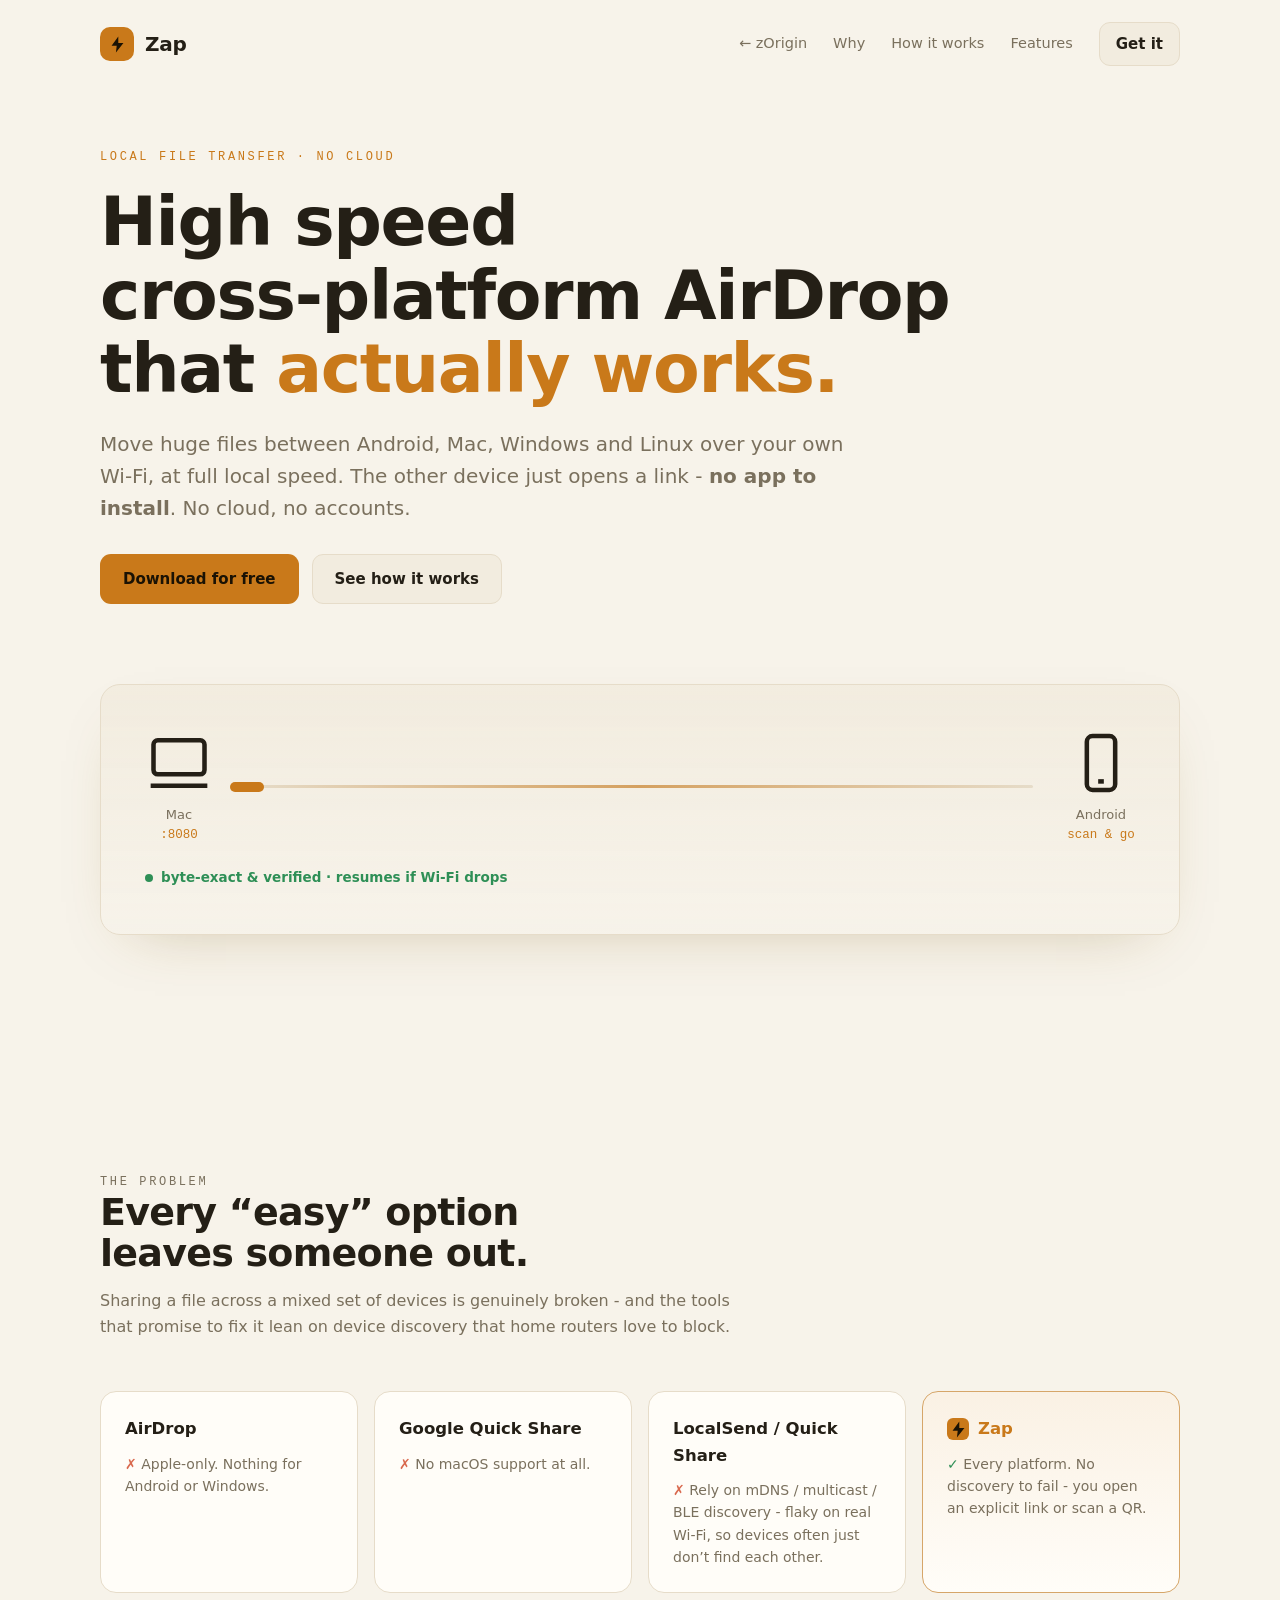
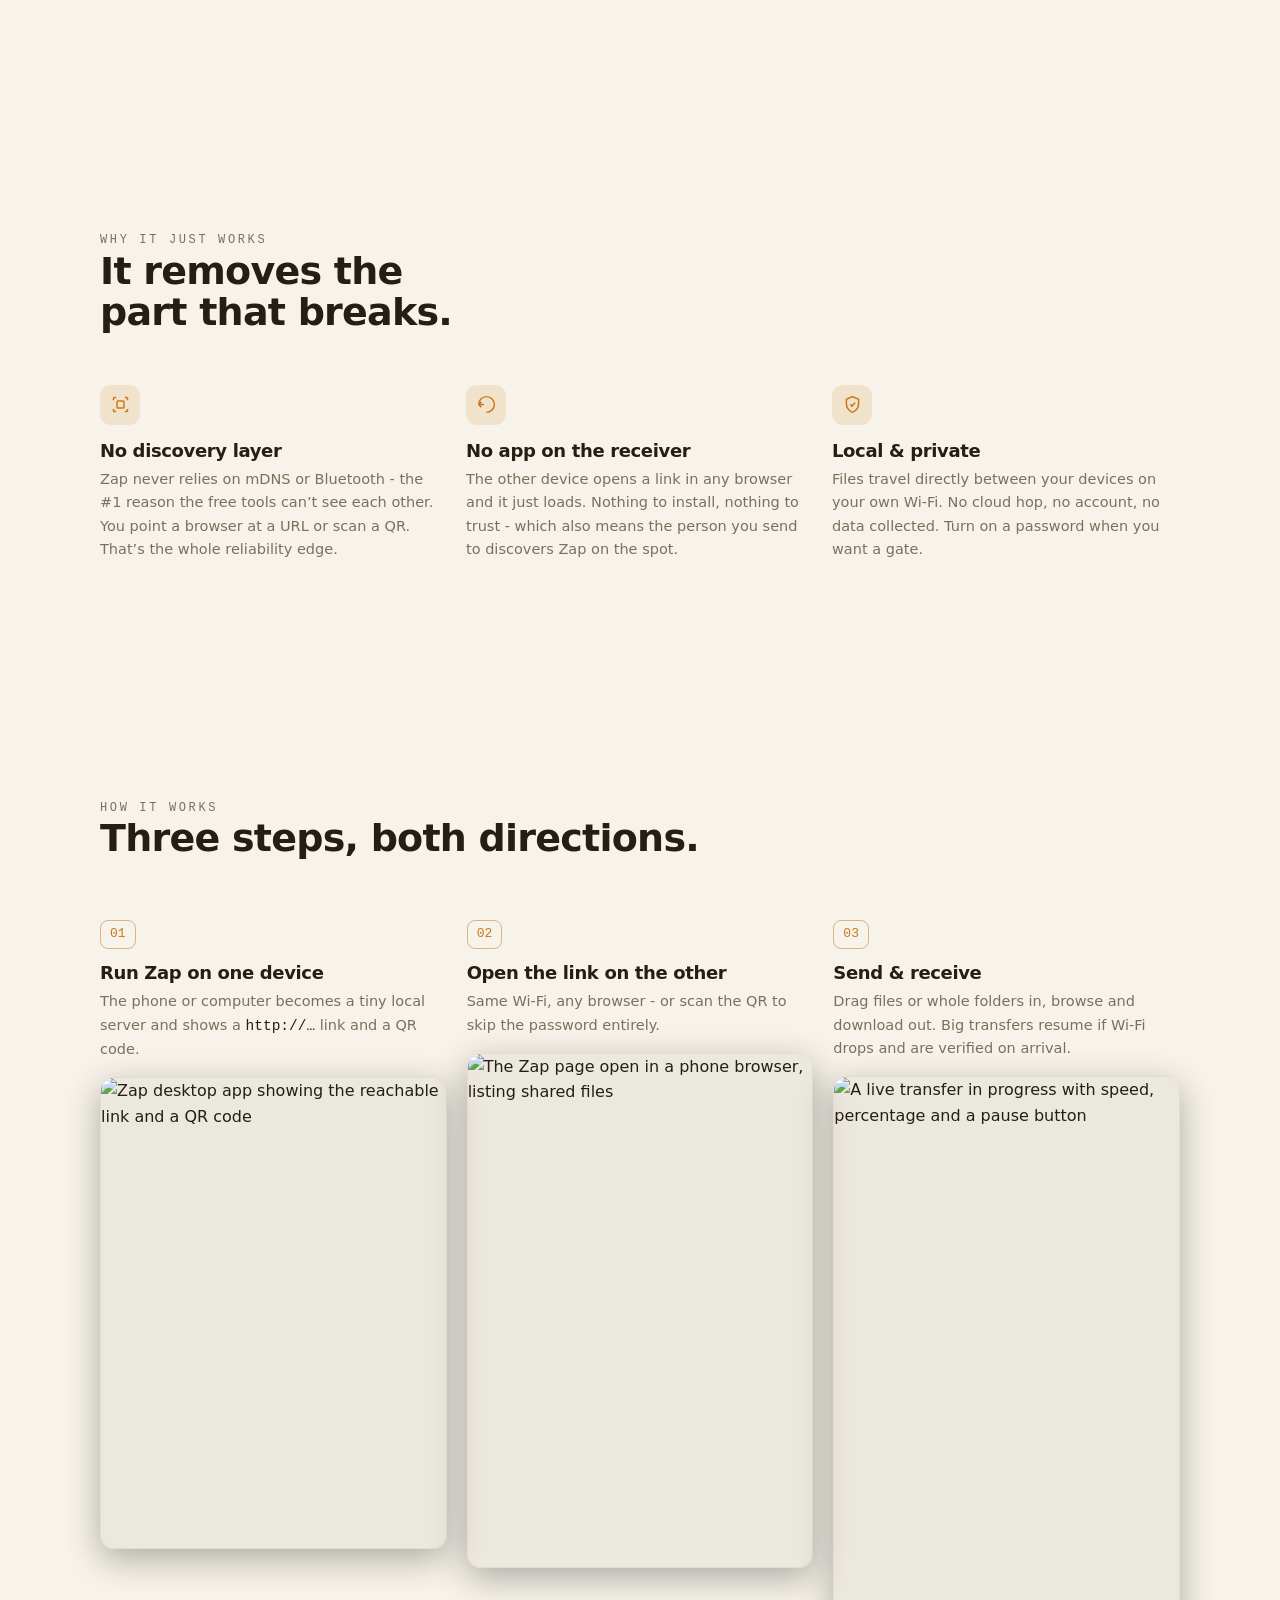
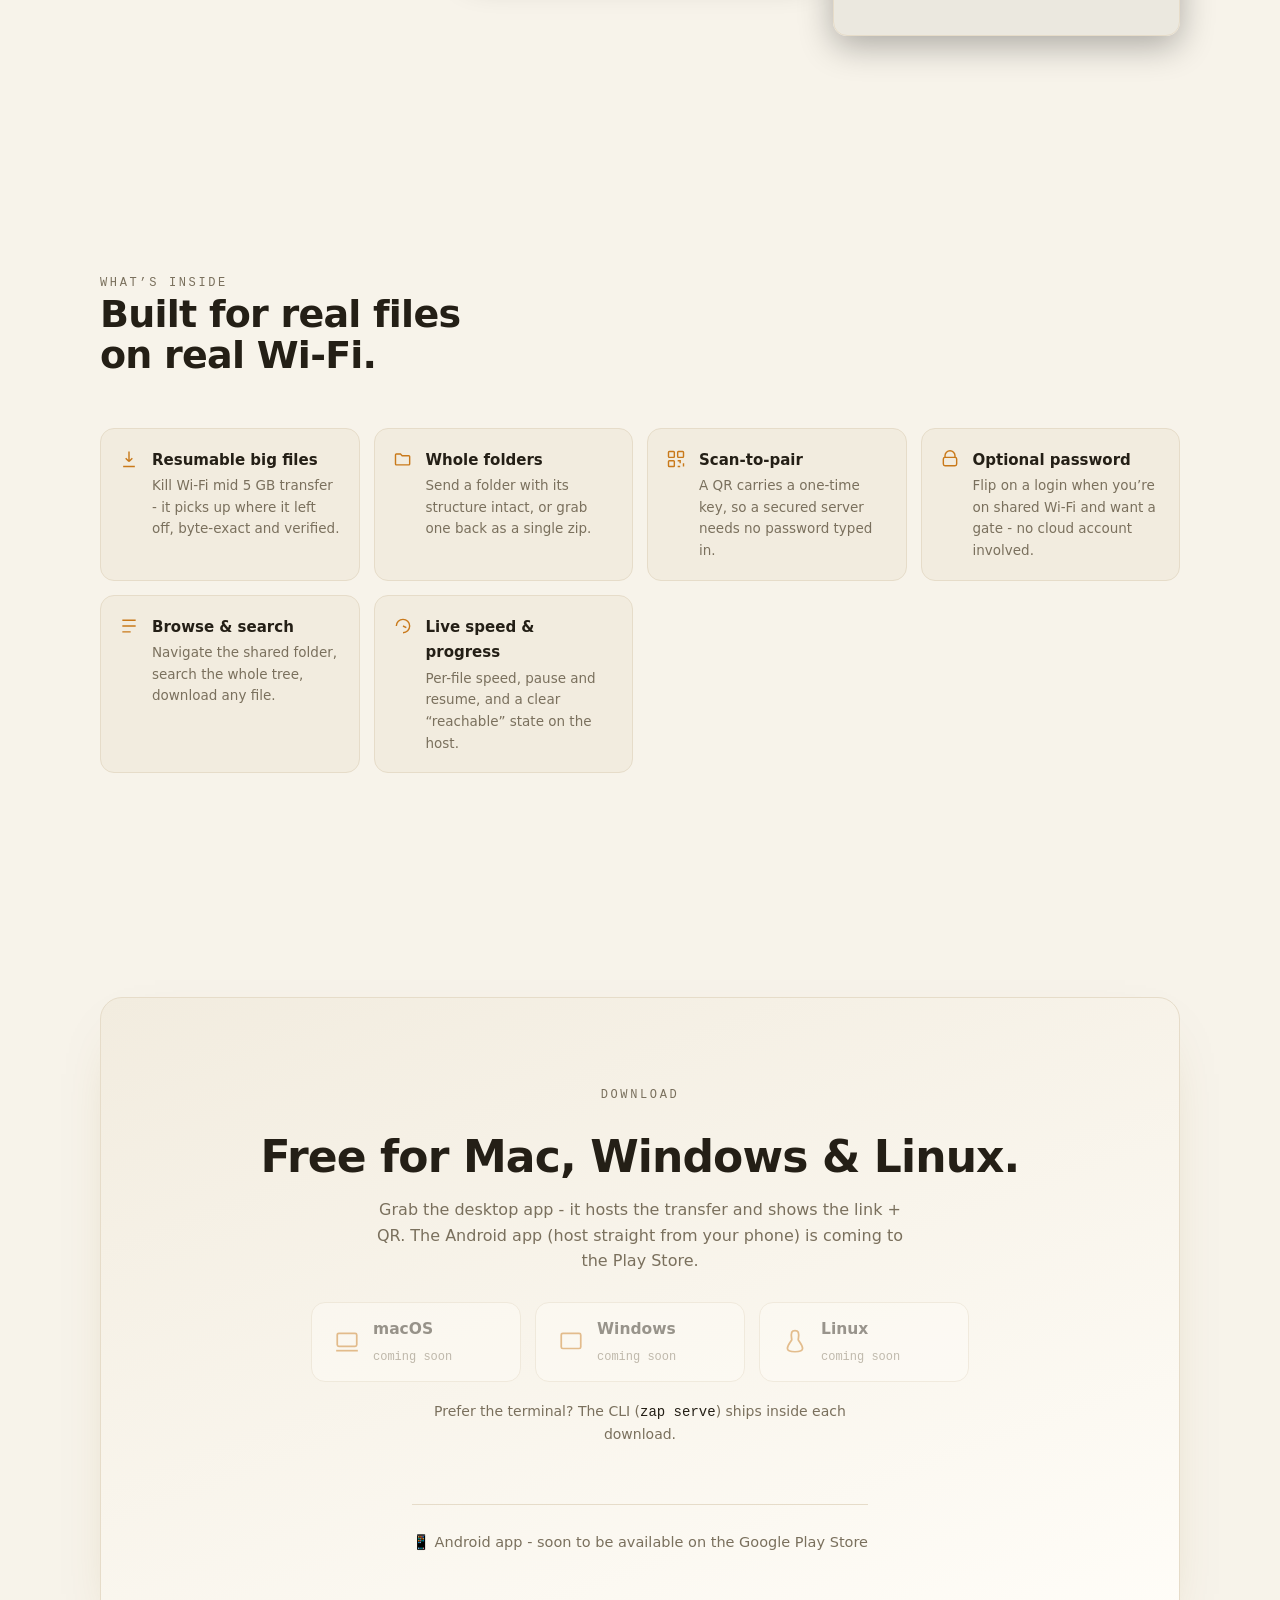
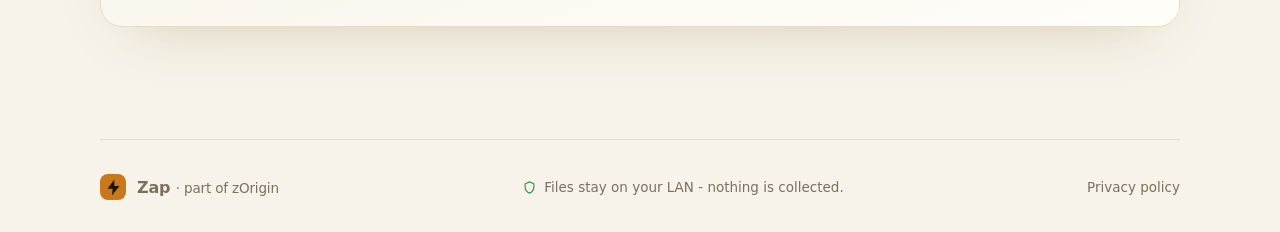
==== site/zap/index.html @ e2a172a2 "style(site): de-cheese pass across the whole site Restraint pass on landing, product pages (Zulu/Zeu" ====
<!doctype html>
<html lang="en">
<head>
<meta charset="utf-8">
<meta name="viewport" content="width=device-width, initial-scale=1">
<title>Zap - the cross-platform AirDrop that actually works</title>
<meta name="description" content="Move huge files between Android, Mac, Windows and Linux over your own Wi-Fi at full local speed. No app on the other device, no cloud, no accounts.">
<link rel="icon" type="image/svg+xml" href="favicon.svg">
<link rel="apple-touch-icon" href="apple-touch-icon.png">
<meta name="theme-color" content="#d9932a">
<style>
  /* ---- Tokens: warm, amber-biased dark; light theme mirrors it ---- */
  :root {
    --ground:  #12100c;
    --ground-2:#1a1610;
    --card:    #201b13;
    --line:    #322a1e;
    --ink:     #f5efe4;
    --muted:   #a89f8d;
    --accent:  #d9932a;
    --accent-2:#d9932a;
    --ok:      #45b374;
    --shadow:  0 22px 60px -30px rgba(0,0,0,.8);
    color-scheme: dark;
  }
  @media (prefers-color-scheme: light) {
    :root {
      --ground:  #f7f3ea;
      --ground-2:#f2ecdf;
      --card:    #fffdf8;
      --line:    #e6dcc9;
      --ink:     #241f16;
      --muted:   #7a705d;
      --accent:  #c9791a;
      --accent-2:#c9791a;
      --ok:      #2e8f56;
      --shadow:  0 22px 60px -34px rgba(120,90,20,.35);
      color-scheme: light;
    }
  }
  :root[data-theme="dark"] {
    --ground:#12100c; --ground-2:#1a1610; --card:#201b13; --line:#322a1e;
    --ink:#f5efe4; --muted:#a89f8d; --accent:#d9932a; --accent-2:#d9932a; --ok:#45b374;
    --shadow:0 22px 60px -30px rgba(0,0,0,.8); color-scheme: dark;
  }
  :root[data-theme="light"] {
    --ground:#f7f3ea; --ground-2:#f2ecdf; --card:#fffdf8; --line:#e6dcc9;
    --ink:#241f16; --muted:#7a705d; --accent:#c9791a; --accent-2:#c9791a; --ok:#2e8f56;
    --shadow:0 22px 60px -34px rgba(120,90,20,.35); color-scheme: light;
  }

  * { box-sizing: border-box; }
  html { -webkit-text-size-adjust: 100%; scroll-behavior: smooth; }
  @media (prefers-reduced-motion: reduce) { html { scroll-behavior: auto; } }
  body {
    margin: 0;
    background: var(--ground);
    color: var(--ink);
    font-family: ui-sans-serif, system-ui, -apple-system, "Segoe UI", Roboto, sans-serif;
    line-height: 1.6;
    -webkit-font-smoothing: antialiased;
  }
  .mono { font-family: ui-monospace, "SF Mono", Menlo, "Cascadia Code", monospace; }
  .wrap { width: min(1080px, 92vw); margin-inline: auto; }
  a { color: inherit; }
  h1, h2, h3 { text-wrap: balance; line-height: 1.08; margin: 0; letter-spacing: -.02em; }
  section { padding: clamp(56px, 9vw, 112px) 0; }
  .eyebrow {
    font-family: ui-monospace, Menlo, monospace; font-size: 12px; letter-spacing: .22em;
    text-transform: uppercase; color: var(--accent); margin: 0 0 18px;
  }
  .lede { color: var(--muted); font-size: clamp(16px, 2vw, 19px); max-width: 60ch; }

  /* ---- Top bar ---- */
  .bar { display: flex; align-items: center; justify-content: space-between; padding: 22px 0; }
  .brand { display: flex; align-items: center; gap: 11px; font-weight: 750; font-size: 20px; letter-spacing: -.01em; }
  .bolt {
    width: 34px; height: 34px; border-radius: 10px; display: grid; place-items: center;
    background: var(--accent);
  }
  .bolt svg { width: 19px; height: 19px; }
  .nav { display: flex; gap: 26px; align-items: center; font-size: 14.5px; color: var(--muted); }
  .nav a { text-decoration: none; }
  .nav a:hover { color: var(--ink); }
  @media (max-width: 620px) { .nav .hide-sm { display: none; } }

  .btn {
    display: inline-flex; align-items: center; gap: 8px; cursor: pointer;
    font: inherit; font-weight: 650; font-size: 15px; text-decoration: none;
    padding: 12px 22px; border-radius: 11px; border: 1px solid transparent;
  }
  .btn-primary {
    color: #1a1204; background: var(--accent);
  }
  .btn-primary:hover { filter: brightness(1.05); }
  .btn-ghost { color: var(--ink); border-color: var(--line); background: var(--ground-2); }
  .btn-ghost:hover { border-color: color-mix(in srgb, var(--accent) 55%, var(--line)); }

  /* ---- Hero ---- */
  .hero { padding-top: clamp(30px, 5vw, 60px); }
  .hero h1 { font-size: clamp(38px, 6.4vw, 68px); font-weight: 780; }
  .hero h1 .glow { color: var(--accent); }
  .hero .lede { margin: 22px 0 30px; font-size: clamp(16px, 2.1vw, 20px); }
  .cta-row { display: flex; flex-wrap: wrap; gap: 13px; align-items: center; }
  .cta-note { color: var(--muted); font-size: 13px; }

  /* ---- The transfer "wire": two devices + a travelling packet ---- */
  .wire {
    margin-top: clamp(44px, 7vw, 80px);
    background: linear-gradient(180deg, var(--ground-2), transparent);
    border: 1px solid var(--line); border-radius: 20px; padding: clamp(26px, 4vw, 44px);
    box-shadow: var(--shadow);
  }
  .wire-track { display: grid; grid-template-columns: auto 1fr auto; align-items: center; gap: clamp(14px,3vw,34px); }
  .node { text-align: center; color: var(--muted); font-size: 13px; }
  .node svg { width: clamp(46px, 8vw, 68px); height: clamp(46px, 8vw, 68px); display: block; margin: 0 auto 8px; color: var(--ink); }
  .node .mono { color: var(--accent); font-size: 12.5px; }
  .beam { position: relative; height: 3px; border-radius: 3px; background: var(--line); overflow: visible; }
  .beam::before {
    content: ""; position: absolute; inset: 0; border-radius: 3px;
    background: linear-gradient(90deg, transparent, color-mix(in srgb, var(--accent) 60%, transparent), transparent);
  }
  .pkt {
    position: absolute; top: 50%; left: 0; width: 34px; height: 10px; transform: translate(-50%,-50%);
    border-radius: 6px; background: var(--accent);
    animation: fly 2.6s cubic-bezier(.55,0,.45,1) infinite;
  }
  @keyframes fly {
    0% { left: 2%; opacity: 0; }
    12% { opacity: 1; }
    88% { opacity: 1; }
    100% { left: 98%; opacity: 0; }
  }
  .verified { margin-top: 22px; display: inline-flex; align-items: center; gap: 8px; color: var(--ok); font-size: 13.5px; font-weight: 600; }
  .verified .dot { width: 8px; height: 8px; border-radius: 50%; background: var(--ok); }
  @media (prefers-reduced-motion: reduce) { .pkt { animation: none; left: 50%; } }

  /* ---- Generic section head ---- */
  .head { max-width: 62ch; margin-bottom: clamp(30px, 5vw, 52px); }
  .head h2 { font-size: clamp(26px, 3.6vw, 38px); font-weight: 740; }
  .head p { color: var(--muted); margin: 14px 0 0; }

  /* ---- Compare grid ---- */
  .compare { display: grid; grid-template-columns: repeat(auto-fit, minmax(220px, 1fr)); gap: 16px; }
  .card {
    background: var(--card); border: 1px solid var(--line); border-radius: 16px; padding: 24px;
  }
  .card .tool { font-weight: 700; font-size: 16.5px; display: flex; align-items: center; gap: 9px; }
  .card .gap { color: var(--muted); font-size: 14px; margin-top: 10px; }
  .x { color: #d9694e; font-weight: 700; }
  .card.win { border-color: color-mix(in srgb, var(--accent) 55%, var(--line)); background: linear-gradient(180deg, color-mix(in srgb, var(--accent) 9%, var(--card)), var(--card)); }
  .card.win .tool { color: var(--accent); }
  .card.win .yes { color: var(--ok); font-weight: 700; }

  /* ---- Differentiators ---- */
  .diffs { display: grid; grid-template-columns: repeat(auto-fit, minmax(240px, 1fr)); gap: 18px; }
  .diff h3 { font-size: 18px; font-weight: 700; margin-bottom: 8px; }
  .diff p { color: var(--muted); font-size: 14.5px; margin: 0; }
  .diff .ico { width: 40px; height: 40px; border-radius: 11px; display: grid; place-items: center; margin-bottom: 16px;
    background: color-mix(in srgb, var(--accent) 14%, transparent); color: var(--accent); }
  .diff .ico svg { width: 21px; height: 21px; }

  /* ---- Steps (a real sequence, so numbered) ---- */
  .steps { display: grid; grid-template-columns: repeat(auto-fit, minmax(240px, 1fr)); gap: 20px; counter-reset: step; }
  .step { position: relative; padding-top: 8px; }
  .step .n {
    font-family: ui-monospace, Menlo, monospace; font-size: 13px; color: var(--accent);
    border: 1px solid color-mix(in srgb, var(--accent) 40%, var(--line)); border-radius: 8px;
    padding: 3px 9px; display: inline-block; margin-bottom: 14px;
  }
  .step h3 { font-size: 18px; margin-bottom: 8px; }
  .step p { color: var(--muted); font-size: 14.5px; margin: 0; }
  .step .mono { color: var(--ink); }
  .step .shot {
    display: block; margin-top: 16px; border-radius: 14px; overflow: hidden;
    border: 1px solid var(--line); box-shadow: 0 10px 34px rgba(0,0,0,.30);
    background: color-mix(in srgb, var(--ink) 5%, transparent);
  }
  .step .shot img { display: block; width: 100%; height: auto; }

  /* ---- Features ---- */
  .feats { display: grid; grid-template-columns: repeat(auto-fit, minmax(250px, 1fr)); gap: 14px; }
  .feat { display: flex; gap: 13px; padding: 18px; border: 1px solid var(--line); border-radius: 14px; background: var(--ground-2); }
  .feat .fi { color: var(--accent); flex: none; margin-top: 2px; }
  .feat .fi svg { width: 20px; height: 20px; }
  .feat b { font-weight: 650; font-size: 15px; }
  .feat span { display: block; color: var(--muted); font-size: 13.5px; margin-top: 3px; }

  /* ---- Platforms ---- */
  .plats { display: flex; flex-wrap: wrap; gap: 12px; }
  .plat { display: flex; align-items: center; gap: 9px; padding: 11px 18px; border: 1px solid var(--line); border-radius: 999px; background: var(--ground-2); font-size: 14.5px; }
  .plat svg { width: 18px; height: 18px; color: var(--accent); }
  .plat em { font-style: normal; color: var(--muted); font-size: 12.5px; }

  /* ---- Final CTA ---- */
  .final { text-align: center; }
  .final .band {
    background: linear-gradient(160deg, var(--ground-2), var(--card));
    border: 1px solid var(--line); border-radius: 22px; padding: clamp(40px, 6vw, 72px);
    box-shadow: var(--shadow);
  }
  .final h2 { font-size: clamp(28px, 4vw, 44px); font-weight: 760; }
  .final p { color: var(--muted); max-width: 52ch; margin: 16px auto 28px; }
  .final .cta-row { justify-content: center; }
  .dl { display: flex; flex-wrap: wrap; gap: 14px; justify-content: center; margin: 8px 0 18px; }
  .dlbtn { display: inline-flex; align-items: center; gap: 13px; text-decoration: none; color: var(--ink);
    padding: 14px 22px; border-radius: 14px; border: 1px solid var(--line); background: var(--card);
    min-width: 210px; text-align: left; transition: transform .12s ease, border-color .12s ease; }
  .dlbtn:hover { border-color: color-mix(in srgb, var(--accent) 55%, var(--line)); transform: translateY(-1px); }
  .dlbtn svg { width: 26px; height: 26px; color: var(--accent); flex: none; }
  .dlbtn b { display: block; font-size: 15.5px; font-weight: 650; }
  .dlbtn em { font-style: normal; color: var(--muted); font-size: 12px; font-family: ui-monospace, Menlo, monospace; }
  .dlbtn.unavail { opacity: .45; pointer-events: none; }
  .cli-note { color: var(--muted); font-size: 14px; margin: 0 auto 4px; }
  .cli-note .mono { color: var(--ink); }
  .android-line { display: inline-flex; flex-wrap: wrap; gap: 14px; align-items: center; justify-content: center;
    margin-top: 30px; padding-top: 26px; border-top: 1px solid var(--line); color: var(--muted); font-size: 14.5px; }

  /* ---- Footer ---- */
  footer { border-top: 1px solid var(--line); padding: 34px 0; color: var(--muted); font-size: 13.5px; }
  .foot { display: flex; flex-wrap: wrap; gap: 16px; align-items: center; justify-content: space-between; }
  .foot a { color: var(--muted); text-decoration: none; }
  .foot a:hover { color: var(--accent); }
  .priv { display: inline-flex; align-items: center; gap: 7px; }
  .priv svg { width: 15px; height: 15px; color: var(--ok); }

  :focus-visible { outline: 2px solid var(--accent); outline-offset: 3px; border-radius: 6px; }
</style>
</head>
<body>
<a class="skip" href="#how" style="position:absolute;left:-999px">Skip to content</a>

<header class="wrap bar">
  <div class="brand">
    <span class="bolt"><svg viewBox="0 0 24 24" fill="#1a1204"><path d="M13 2 4.5 13.5H11l-1 8.5L19.5 10H13l0-8z"/></svg></span>
    Zap
  </div>
  <nav class="nav">
    <a href="/" title="Back to zOrigin">← zOrigin</a>
    <a class="hide-sm" href="#problem">Why</a>
    <a class="hide-sm" href="#how">How it works</a>
    <a class="hide-sm" href="#features">Features</a>
    <a class="btn btn-ghost" style="padding:9px 16px" href="#get">Get it</a>
  </nav>
</header>

<main>
  <section class="wrap hero">
    <p class="eyebrow">Local file transfer · no cloud</p>
    <h1>High speed <span style="white-space:nowrap">cross-platform</span> AirDrop<br>that <span class="glow">actually works.</span></h1>
    <p class="lede">Move huge files between Android, Mac, Windows and Linux over your own Wi-Fi,
      at full local speed. The other device just opens a link - <b>no app to install</b>.
      No cloud, no accounts.</p>
    <div class="cta-row">
      <a class="btn btn-primary" href="#get">Download for free</a>
      <a class="btn btn-ghost" href="#how">See how it works</a>
    </div>

    <div class="wire" aria-hidden="true">
      <div class="wire-track">
        <div class="node">
          <svg viewBox="0 0 24 24" fill="none" stroke="currentColor" stroke-width="1.6"><rect x="3" y="4" width="18" height="12" rx="1.5"/><path d="M2 20h20"/></svg>
          <div>Mac</div><div class="mono">:8080</div>
        </div>
        <div class="beam"><span class="pkt"></span></div>
        <div class="node">
          <svg viewBox="0 0 24 24" fill="none" stroke="currentColor" stroke-width="1.6"><rect x="7" y="2.5" width="10" height="19" rx="2"/><path d="M11 18.5h2"/></svg>
          <div>Android</div><div class="mono">scan &amp; go</div>
        </div>
      </div>
      <div class="verified"><span class="dot"></span> byte-exact &amp; verified · resumes if Wi-Fi drops</div>
    </div>
  </section>

  <section class="wrap" id="problem">
    <div class="head">
      <p class="eyebrow">The problem</p>
      <h2>Every “easy” option leaves someone out.</h2>
      <p>Sharing a file across a mixed set of devices is genuinely broken - and the tools
        that promise to fix it lean on device discovery that home routers love to block.</p>
    </div>
    <div class="compare">
      <div class="card">
        <div class="tool">AirDrop</div>
        <div class="gap"><span class="x">✗</span> Apple-only. Nothing for Android or Windows.</div>
      </div>
      <div class="card">
        <div class="tool">Google Quick Share</div>
        <div class="gap"><span class="x">✗</span> No macOS support at all.</div>
      </div>
      <div class="card">
        <div class="tool">LocalSend / Quick Share</div>
        <div class="gap"><span class="x">✗</span> Rely on mDNS / multicast / BLE discovery - flaky on real Wi-Fi, so devices often just don’t find each other.</div>
      </div>
      <div class="card win">
        <div class="tool"><span class="bolt" style="width:22px;height:22px;border-radius:6px"><svg viewBox="0 0 24 24" fill="#1a1204"><path d="M13 2 4.5 13.5H11l-1 8.5L19.5 10H13l0-8z"/></svg></span> Zap</div>
        <div class="gap"><span class="yes">✓</span> Every platform. No discovery to fail - you open an explicit link or scan a QR.</div>
      </div>
    </div>
  </section>

  <section class="wrap" id="why">
    <div class="head">
      <p class="eyebrow">Why it just works</p>
      <h2>It removes the part that breaks.</h2>
    </div>
    <div class="diffs">
      <div class="diff">
        <div class="ico"><svg viewBox="0 0 24 24" fill="none" stroke="currentColor" stroke-width="1.7"><path d="M4 7V5a1 1 0 0 1 1-1h2M20 7V5a1 1 0 0 0-1-1h-2M4 17v2a1 1 0 0 0 1 1h2M20 17v2a1 1 0 0 1-1 1h-2"/><rect x="8" y="8" width="8" height="8" rx="1"/></svg></div>
        <h3>No discovery layer</h3>
        <p>Zap never relies on mDNS or Bluetooth - the #1 reason the free tools can’t see each other. You point a browser at a URL or scan a QR. That’s the whole reliability edge.</p>
      </div>
      <div class="diff">
        <div class="ico"><svg viewBox="0 0 24 24" fill="none" stroke="currentColor" stroke-width="1.7"><path d="M3 12a9 9 0 1 1 9 9"/><path d="M3 12h6M3 12l3-3M3 12l3 3"/></svg></div>
        <h3>No app on the receiver</h3>
        <p>The other device opens a link in any browser and it just loads. Nothing to install, nothing to trust - which also means the person you send to discovers Zap on the spot.</p>
      </div>
      <div class="diff">
        <div class="ico"><svg viewBox="0 0 24 24" fill="none" stroke="currentColor" stroke-width="1.7"><path d="M12 3l7 3v5c0 4.5-3 8-7 10-4-2-7-5.5-7-10V6z"/><path d="M9.5 12l1.8 1.8L15 10"/></svg></div>
        <h3>Local &amp; private</h3>
        <p>Files travel directly between your devices on your own Wi-Fi. No cloud hop, no account, no data collected. Turn on a password when you want a gate.</p>
      </div>
    </div>
  </section>

  <section class="wrap" id="how">
    <div class="head">
      <p class="eyebrow">How it works</p>
      <h2>Three steps, both directions.</h2>
    </div>
    <div class="steps">
      <div class="step">
        <span class="n">01</span>
        <h3>Run Zap on one device</h3>
        <p>The phone or computer becomes a tiny local server and shows a <span class="mono">http://…</span> link and a QR code.</p>
        <span class="shot"><img src="screens/step1-server.png" alt="Zap desktop app showing the reachable link and a QR code" loading="lazy" width="880" height="1200"></span>
      </div>
      <div class="step">
        <span class="n">02</span>
        <h3>Open the link on the other</h3>
        <p>Same Wi-Fi, any browser - or scan the QR to skip the password entirely.</p>
        <span class="shot"><img src="screens/step2-client.png" alt="The Zap page open in a phone browser, listing shared files" loading="lazy" width="780" height="1162"></span>
      </div>
      <div class="step">
        <span class="n">03</span>
        <h3>Send &amp; receive</h3>
        <p>Drag files or whole folders in, browse and download out. Big transfers resume if Wi-Fi drops and are verified on arrival.</p>
        <span class="shot"><img src="screens/step3-transfer.png" alt="A live transfer in progress with speed, percentage and a pause button" loading="lazy" width="780" height="1264"></span>
      </div>
    </div>
  </section>

  <section class="wrap" id="features">
    <div class="head">
      <p class="eyebrow">What’s inside</p>
      <h2>Built for real files on real Wi-Fi.</h2>
    </div>
    <div class="feats">
      <div class="feat"><span class="fi"><svg viewBox="0 0 24 24" fill="none" stroke="currentColor" stroke-width="1.7"><path d="M12 3v12m0 0 4-4m-4 4-4-4M5 21h14"/></svg></span><div><b>Resumable big files</b><span>Kill Wi-Fi mid 5 GB transfer - it picks up where it left off, byte-exact and verified.</span></div></div>
      <div class="feat"><span class="fi"><svg viewBox="0 0 24 24" fill="none" stroke="currentColor" stroke-width="1.7"><path d="M3 7a1 1 0 0 1 1-1h5l2 2h8a1 1 0 0 1 1 1v9a1 1 0 0 1-1 1H4a1 1 0 0 1-1-1z"/></svg></span><div><b>Whole folders</b><span>Send a folder with its structure intact, or grab one back as a single zip.</span></div></div>
      <div class="feat"><span class="fi"><svg viewBox="0 0 24 24" fill="none" stroke="currentColor" stroke-width="1.7"><rect x="3" y="3" width="7" height="7" rx="1"/><rect x="14" y="3" width="7" height="7" rx="1"/><rect x="3" y="14" width="7" height="7" rx="1"/><path d="M14 14h3v3m4 0v4m-7 0h3"/></svg></span><div><b>Scan-to-pair</b><span>A QR carries a one-time key, so a secured server needs no password typed in.</span></div></div>
      <div class="feat"><span class="fi"><svg viewBox="0 0 24 24" fill="none" stroke="currentColor" stroke-width="1.7"><path d="M6 10V8a6 6 0 0 1 12 0v2"/><rect x="4" y="10" width="16" height="10" rx="2"/></svg></span><div><b>Optional password</b><span>Flip on a login when you’re on shared Wi-Fi and want a gate - no cloud account involved.</span></div></div>
      <div class="feat"><span class="fi"><svg viewBox="0 0 24 24" fill="none" stroke="currentColor" stroke-width="1.7"><path d="M4 5h16M4 12h16M4 19h10"/></svg></span><div><b>Browse &amp; search</b><span>Navigate the shared folder, search the whole tree, download any file.</span></div></div>
      <div class="feat"><span class="fi"><svg viewBox="0 0 24 24" fill="none" stroke="currentColor" stroke-width="1.7"><path d="M12 20a8 8 0 1 0-8-8"/><path d="M12 12l4 2"/></svg></span><div><b>Live speed &amp; progress</b><span>Per-file speed, pause and resume, and a clear “reachable” state on the host.</span></div></div>
    </div>
  </section>

  <section class="wrap final" id="get">
    <div class="band">
      <p class="eyebrow" style="justify-content:center">Download</p>
      <h2>Free for Mac, Windows &amp; Linux.</h2>
      <p>Grab the desktop app - it hosts the transfer and shows the link + QR. The Android
        app (host straight from your phone) is coming to the Play Store.</p>
      <!-- Download links point at files you place next to this page under /download.
           Build them locally (scripts/build-dist.sh → dist/) or from a tagged CI release. -->
      <div class="dl">
        <a class="dlbtn" href="download/zap-macos.dmg" download>
          <svg viewBox="0 0 24 24" fill="none" stroke="currentColor" stroke-width="1.6"><rect x="3" y="4" width="18" height="12" rx="1.5"/><path d="M2 20h20"/></svg>
          <span><b>macOS</b><em>Universal · .dmg</em></span>
        </a>
        <a class="dlbtn" href="download/zap-windows.zip" download>
          <svg viewBox="0 0 24 24" fill="none" stroke="currentColor" stroke-width="1.6"><rect x="3" y="4" width="18" height="14" rx="1.5"/></svg>
          <span><b>Windows</b><em>.zip</em></span>
        </a>
        <a class="dlbtn" href="download/zap-linux.deb" download>
          <svg viewBox="0 0 24 24" fill="none" stroke="currentColor" stroke-width="1.6"><path d="M9 3c-1 3 0 5 0 7-1 2-4 5-4 8 0 2 2 3 7 3s7-1 7-3c0-3-3-6-4-8 0-2 1-4 0-7-1-2-5-2-6 0z"/></svg>
          <span><b>Linux</b><em>.deb</em></span>
        </a>
      </div>
      <p class="cli-note">Prefer the terminal? The CLI (<span class="mono">zap serve</span>) ships inside each download.</p>
      <div class="android-line">
        <span>📱 Android app - soon to be available on the Google Play Store</span>
      </div>
    </div>
  </section>
</main>

<footer class="wrap">
  <div class="foot">
    <a class="brand" href="/" style="font-size:16px">
      <span class="bolt" style="width:26px;height:26px;border-radius:8px"><svg viewBox="0 0 24 24" fill="#1a1204"><path d="M13 2 4.5 13.5H11l-1 8.5L19.5 10H13l0-8z"/></svg></span>
      <span>Zap <span style="color:var(--muted);font-weight:400;font-size:13.5px">· part of zOrigin</span></span>
    </a>
    <span class="priv"><svg viewBox="0 0 24 24" fill="none" stroke="currentColor" stroke-width="1.8"><path d="M12 3l7 3v5c0 4.5-3 8-7 10-4-2-7-5.5-7-10V6z"/></svg> Files stay on your LAN - nothing is collected.</span>
    <a href="privacy.html">Privacy policy</a>
  </div>
</footer>

<script>
  // Respect a stored theme toggle if the host page sets data-theme; otherwise OS decides.
  (function () {
    try {
      var t = localStorage.getItem("zap-theme");
      if (t) document.documentElement.setAttribute("data-theme", t);
    } catch (e) {}
  })();

  // Any installer that isn't present yet becomes a disabled "coming soon" button,
  // so the page adapts to whichever builds have been uploaded.
  document.querySelectorAll(".dlbtn").forEach(async (a) => {
    try {
      const res = await fetch(a.getAttribute("href"), { method: "HEAD" });
      if (res.ok) return;
    } catch (e) {}
    a.classList.add("unavail");
    a.removeAttribute("href");
    const em = a.querySelector("em");
    if (em) em.textContent = "coming soon";
  });
</script>
</body>
</html>
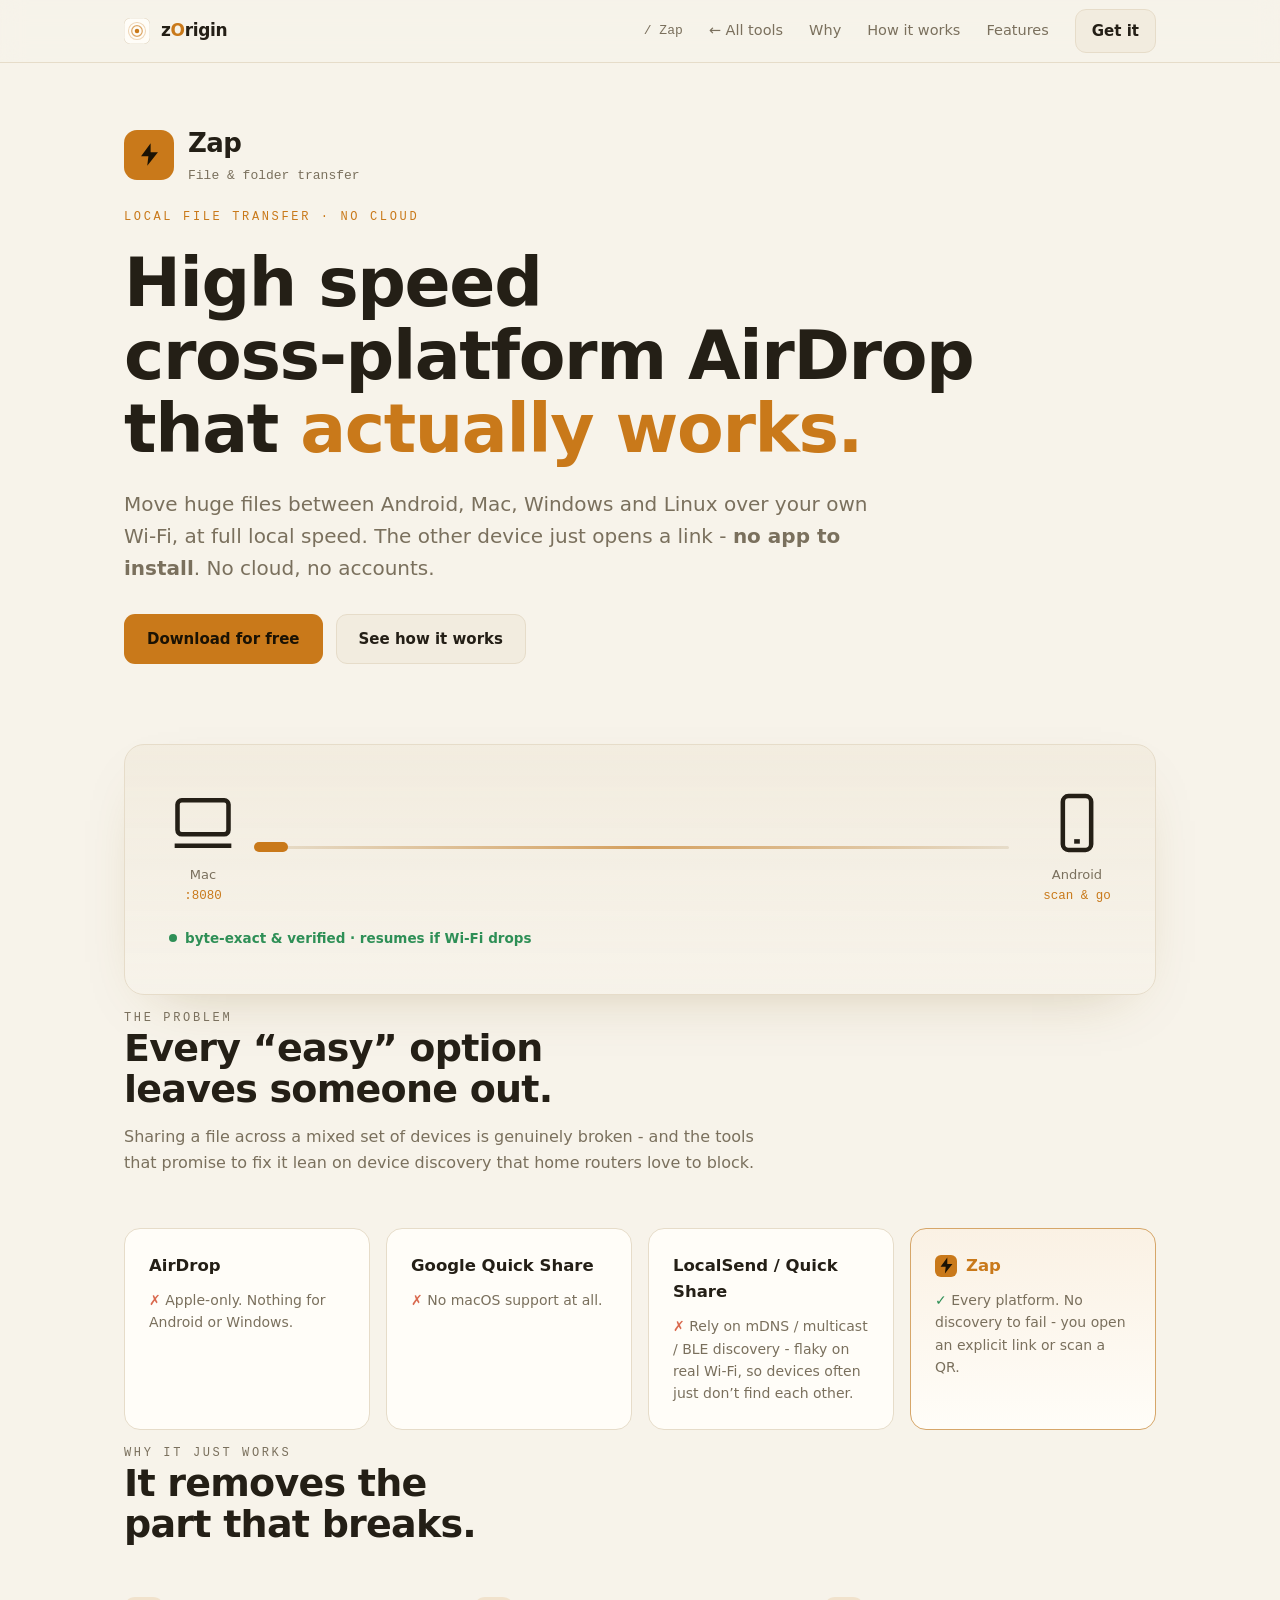
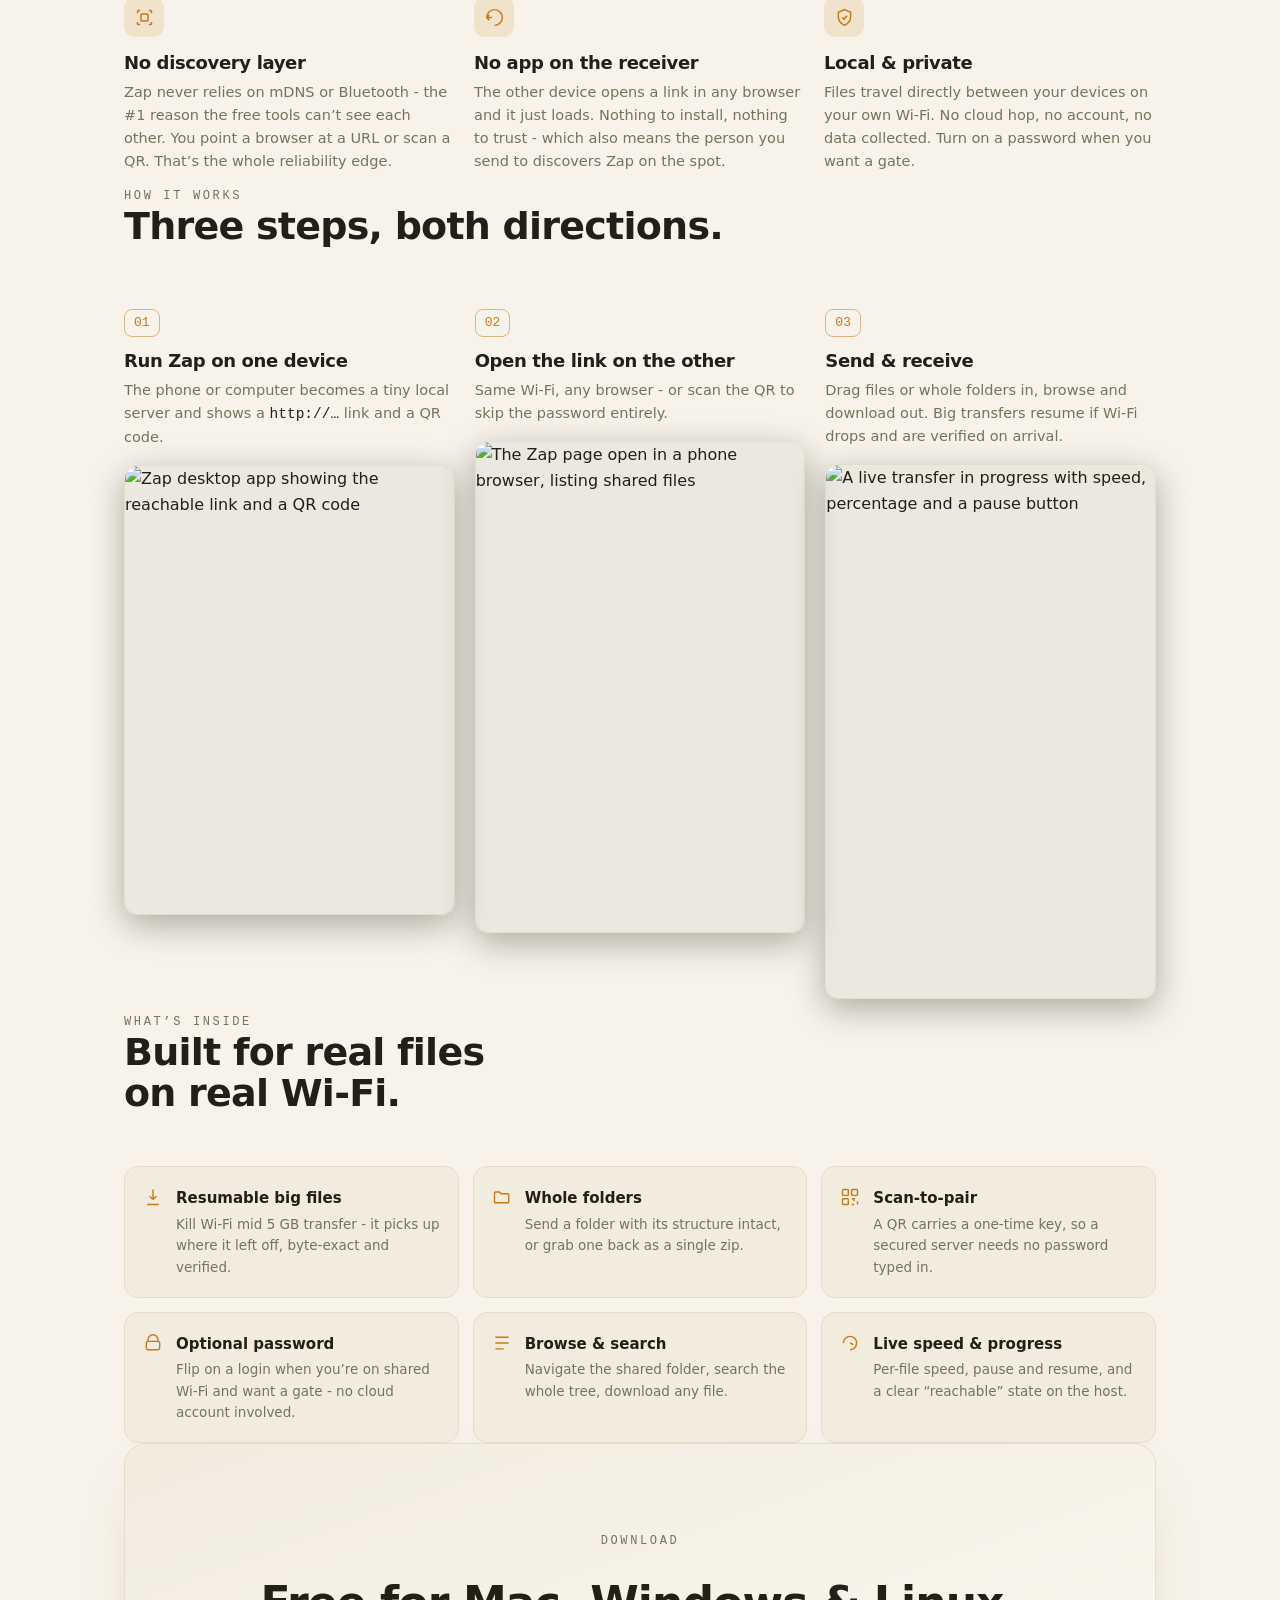
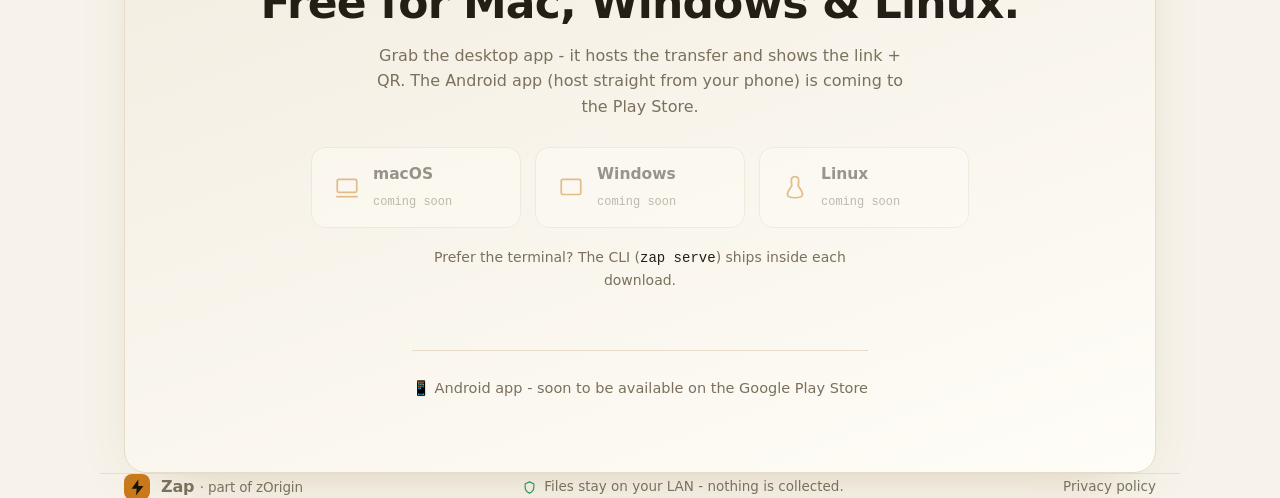
==== commit 9288a59c: "feat(site): give Zap the product-page pattern (All tools link + title lockup) Header now has "<- All" ====
--- a/site/zap/index.html
+++ b/site/zap/index.html
@@ -61,7 +61,7 @@
     -webkit-font-smoothing: antialiased;
   }
   .mono { font-family: ui-monospace, "SF Mono", Menlo, "Cascadia Code", monospace; }
-  .wrap { width: min(1080px, 92vw); margin-inline: auto; }
+  .wrap { max-width: 1080px; margin: 0 auto; padding: 0 24px; }
   a { color: inherit; }
   h1, h2, h3 { text-wrap: balance; line-height: 1.08; margin: 0; letter-spacing: -.02em; }
   section { padding: clamp(56px, 9vw, 112px) 0; }
@@ -72,13 +72,27 @@
   .lede { color: var(--muted); font-size: clamp(16px, 2vw, 19px); max-width: 60ch; }
 
   /* ---- Top bar ---- */
-  .bar { display: flex; align-items: center; justify-content: space-between; padding: 22px 0; }
+  .topbar {
+    position: sticky; top: 0; z-index: 20; backdrop-filter: blur(12px);
+    background: color-mix(in srgb, var(--ground) 78%, transparent);
+    border-bottom: 1px solid var(--line);
+  }
+  .bar { display: flex; align-items: center; justify-content: space-between; height: 62px; }
   .brand { display: flex; align-items: center; gap: 11px; font-weight: 750; font-size: 20px; letter-spacing: -.01em; }
+  .topbar .brand { font-weight: 600; font-size: 17px; letter-spacing: -.02em; color: var(--ink); text-decoration: none; }
+  .topbar .brand .mk { width: 26px; height: 26px; flex: none; }
+  .topbar .brand b { color: var(--accent); font-weight: 700; }
+  .tag-name { font-family: ui-monospace, Menlo, monospace; font-size: 13px; color: var(--muted); }
   .bolt {
     width: 34px; height: 34px; border-radius: 10px; display: grid; place-items: center;
     background: var(--accent);
   }
   .bolt svg { width: 19px; height: 19px; }
+  .lockup { display: flex; align-items: center; gap: 14px; margin-bottom: 22px; }
+  .lockup .bolt { width: 50px; height: 50px; border-radius: 13px; }
+  .lockup .bolt svg { width: 27px; height: 27px; }
+  .lockup .nm { font-size: 26px; font-weight: 750; letter-spacing: -.02em; }
+  .lockup .role { font-size: 13px; color: var(--muted); font-family: ui-monospace, Menlo, monospace; margin-top: 1px; }
   .nav { display: flex; gap: 26px; align-items: center; font-size: 14.5px; color: var(--muted); }
   .nav a { text-decoration: none; }
   .nav a:hover { color: var(--ink); }
@@ -230,22 +244,29 @@
 <body>
 <a class="skip" href="#how" style="position:absolute;left:-999px">Skip to content</a>
 
-<header class="wrap bar">
-  <div class="brand">
-    <span class="bolt"><svg viewBox="0 0 24 24" fill="#1a1204"><path d="M13 2 4.5 13.5H11l-1 8.5L19.5 10H13l0-8z"/></svg></span>
-    Zap
+<header class="topbar">
+  <div class="wrap bar">
+    <a class="brand" href="/">
+      <span class="mk"><svg viewBox="0 0 32 32" fill="none"><rect width="32" height="32" rx="8" fill="var(--card)" stroke="var(--line)"/><circle cx="16" cy="16" r="10.5" stroke="var(--accent)" stroke-width="1.3" opacity=".3"/><circle cx="16" cy="16" r="6.5" stroke="var(--accent)" stroke-width="1.5" opacity=".65"/><circle cx="16" cy="16" r="2.8" fill="var(--accent)"/></svg></span>
+      <span>z<b>O</b>rigin</span>
+    </a>
+    <nav class="nav">
+      <span class="tag-name hide-sm">/ Zap</span>
+      <a href="/">← All tools</a>
+      <a class="hide-sm" href="#problem">Why</a>
+      <a class="hide-sm" href="#how">How it works</a>
+      <a class="hide-sm" href="#features">Features</a>
+      <a class="btn btn-ghost" style="padding:9px 16px" href="#get">Get it</a>
+    </nav>
   </div>
-  <nav class="nav">
-    <a href="/" title="Back to zOrigin">← zOrigin</a>
-    <a class="hide-sm" href="#problem">Why</a>
-    <a class="hide-sm" href="#how">How it works</a>
-    <a class="hide-sm" href="#features">Features</a>
-    <a class="btn btn-ghost" style="padding:9px 16px" href="#get">Get it</a>
-  </nav>
 </header>
 
 <main>
   <section class="wrap hero">
+    <div class="lockup">
+      <span class="bolt"><svg viewBox="0 0 24 24" fill="#1a1204"><path d="M13 2 4.5 13.5H11l-1 8.5L19.5 10H13l0-8z"/></svg></span>
+      <div><div class="nm">Zap</div><div class="role">File &amp; folder transfer</div></div>
+    </div>
     <p class="eyebrow">Local file transfer · no cloud</p>
     <h1>High speed <span style="white-space:nowrap">cross-platform</span> AirDrop<br>that <span class="glow">actually works.</span></h1>
     <p class="lede">Move huge files between Android, Mac, Windows and Linux over your own Wi-Fi,
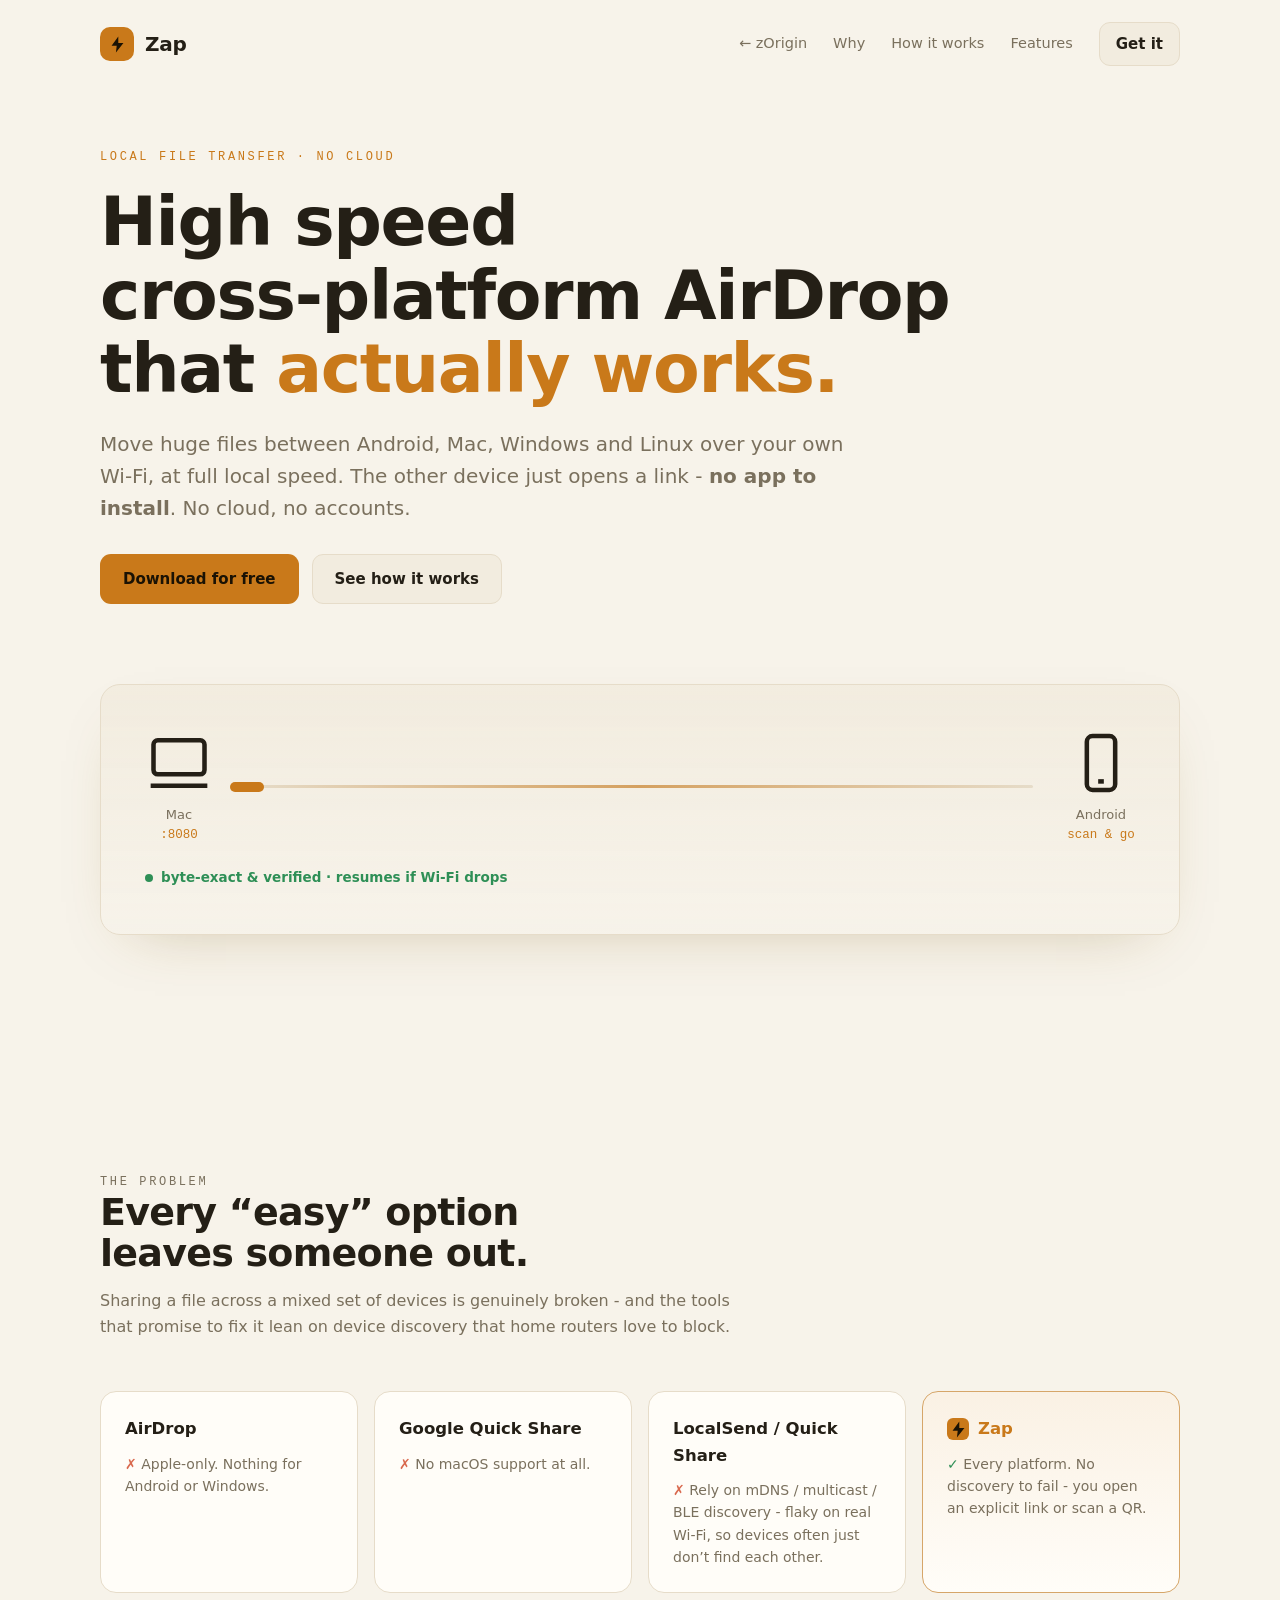
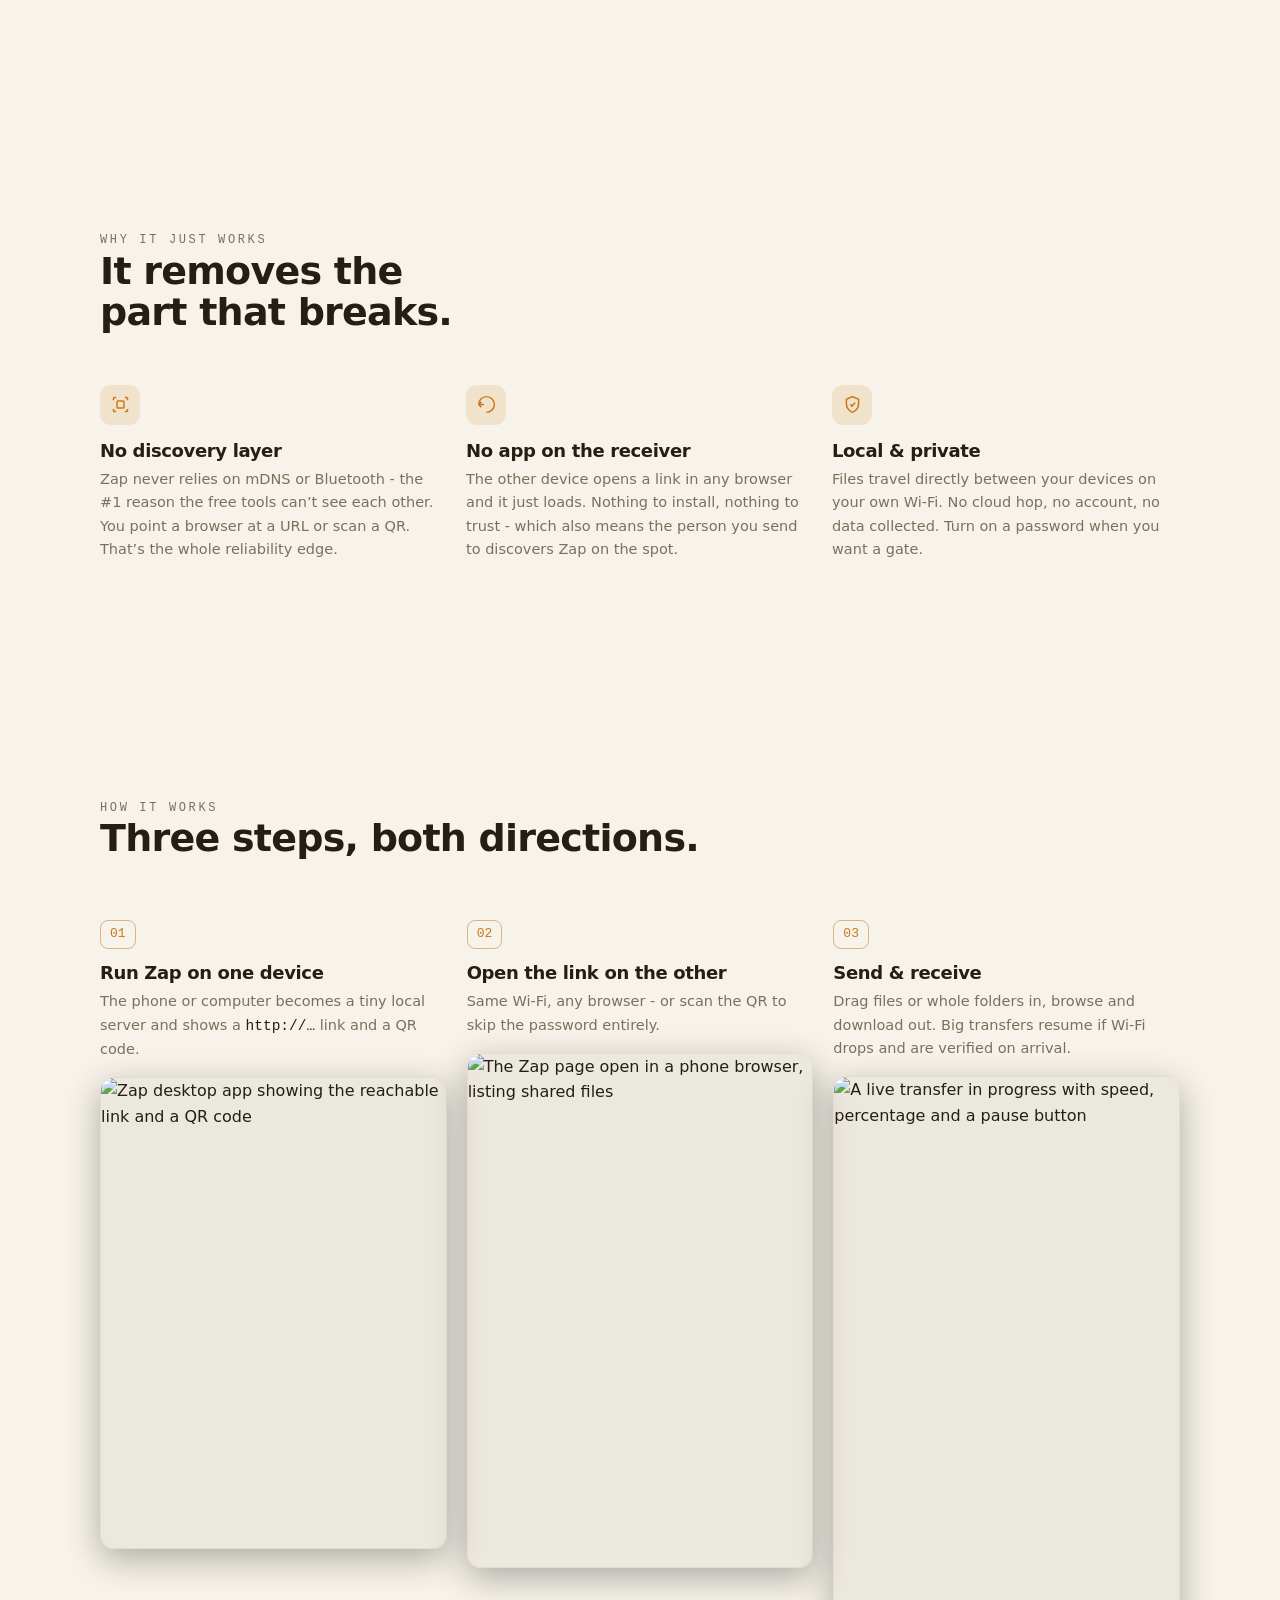
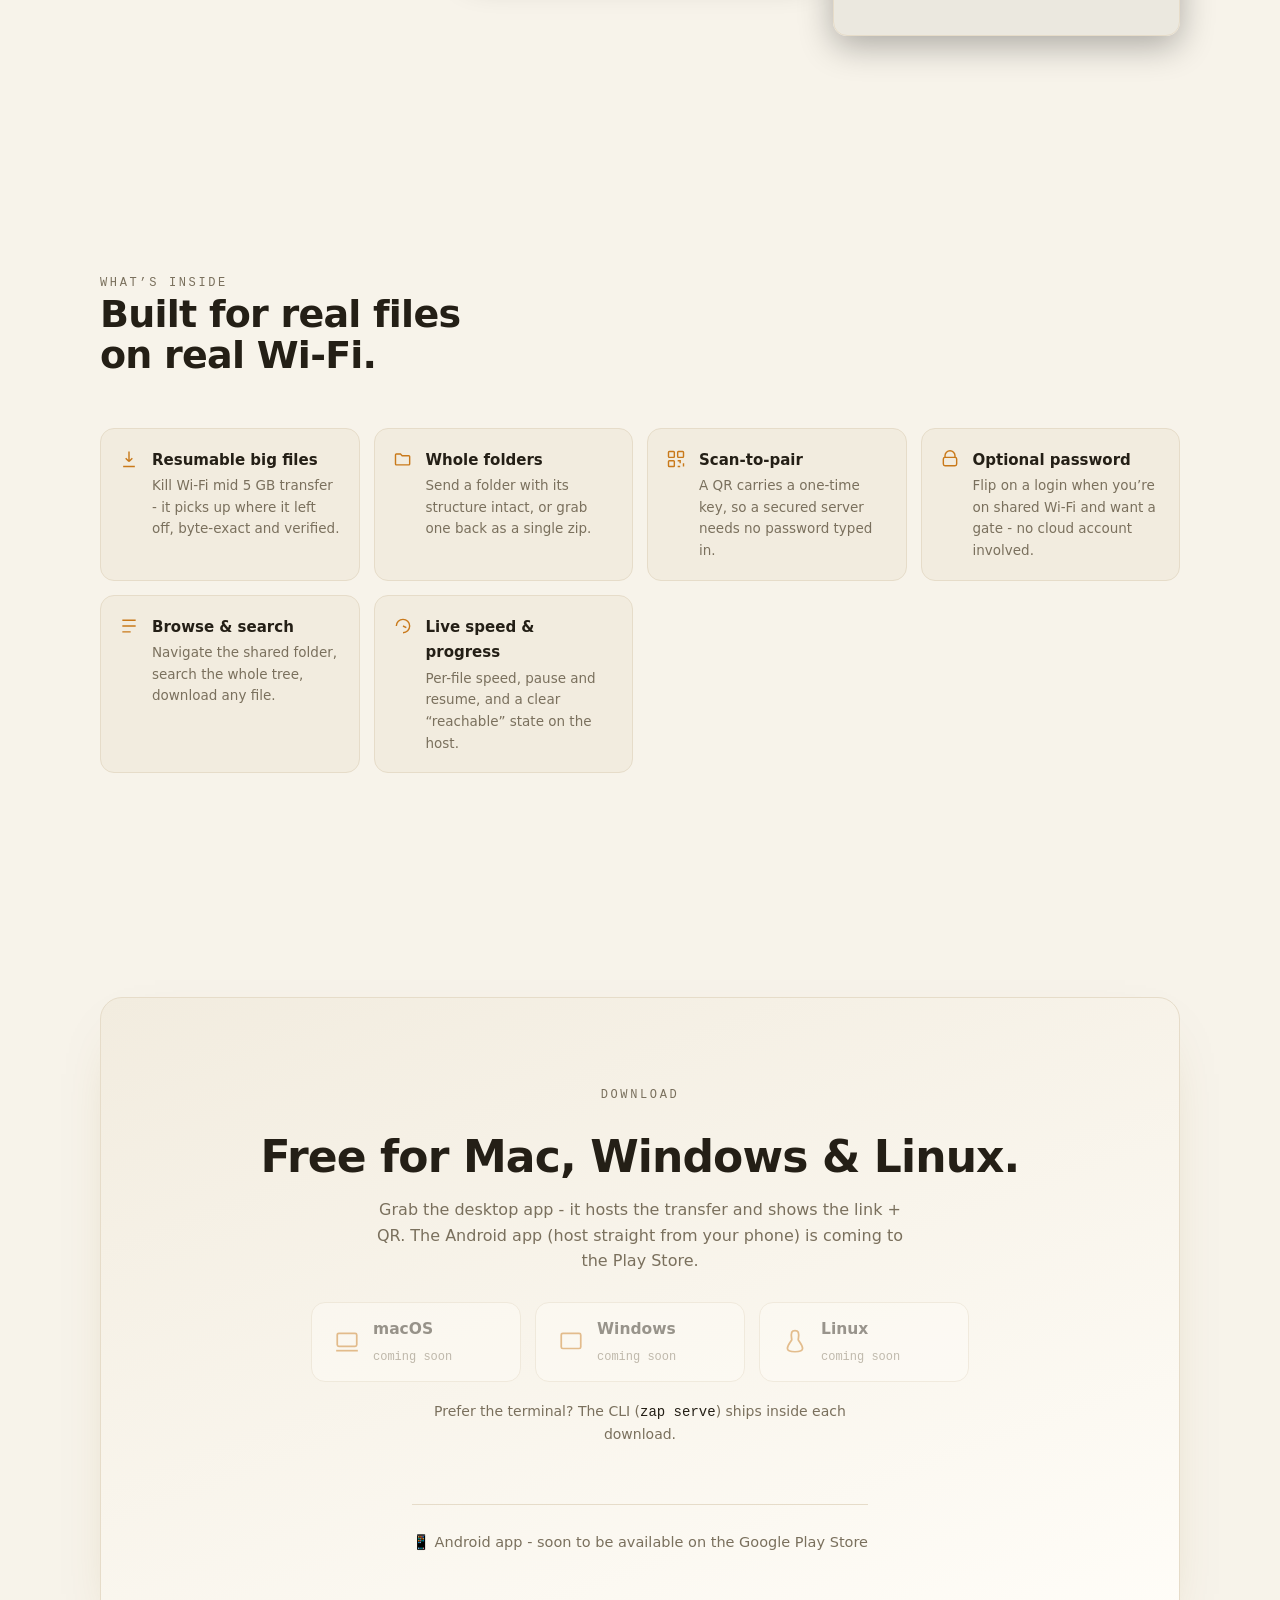
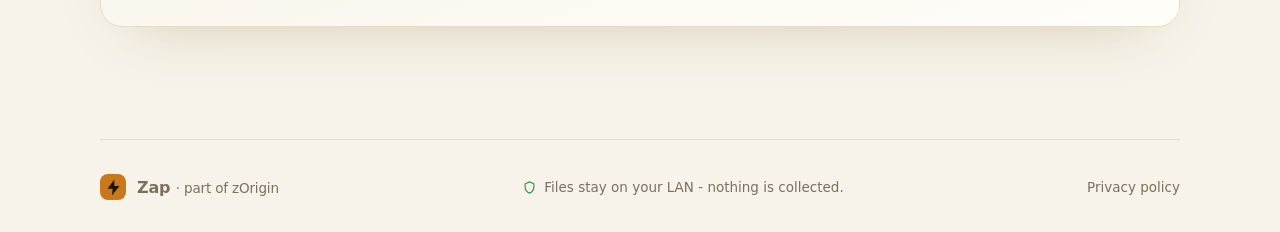
==== commit c98d2419: "revert(site): restore Zap page to its pre-alignment format Undoes the header/lockup/wrap alignment c" ====
--- a/site/zap/index.html
+++ b/site/zap/index.html
@@ -61,7 +61,7 @@
     -webkit-font-smoothing: antialiased;
   }
   .mono { font-family: ui-monospace, "SF Mono", Menlo, "Cascadia Code", monospace; }
-  .wrap { max-width: 1080px; margin: 0 auto; padding: 0 24px; }
+  .wrap { width: min(1080px, 92vw); margin-inline: auto; }
   a { color: inherit; }
   h1, h2, h3 { text-wrap: balance; line-height: 1.08; margin: 0; letter-spacing: -.02em; }
   section { padding: clamp(56px, 9vw, 112px) 0; }
@@ -72,27 +72,13 @@
   .lede { color: var(--muted); font-size: clamp(16px, 2vw, 19px); max-width: 60ch; }
 
   /* ---- Top bar ---- */
-  .topbar {
-    position: sticky; top: 0; z-index: 20; backdrop-filter: blur(12px);
-    background: color-mix(in srgb, var(--ground) 78%, transparent);
-    border-bottom: 1px solid var(--line);
-  }
-  .bar { display: flex; align-items: center; justify-content: space-between; height: 62px; }
+  .bar { display: flex; align-items: center; justify-content: space-between; padding: 22px 0; }
   .brand { display: flex; align-items: center; gap: 11px; font-weight: 750; font-size: 20px; letter-spacing: -.01em; }
-  .topbar .brand { font-weight: 600; font-size: 17px; letter-spacing: -.02em; color: var(--ink); text-decoration: none; }
-  .topbar .brand .mk { width: 26px; height: 26px; flex: none; }
-  .topbar .brand b { color: var(--accent); font-weight: 700; }
-  .tag-name { font-family: ui-monospace, Menlo, monospace; font-size: 13px; color: var(--muted); }
   .bolt {
     width: 34px; height: 34px; border-radius: 10px; display: grid; place-items: center;
     background: var(--accent);
   }
   .bolt svg { width: 19px; height: 19px; }
-  .lockup { display: flex; align-items: center; gap: 14px; margin-bottom: 22px; }
-  .lockup .bolt { width: 50px; height: 50px; border-radius: 13px; }
-  .lockup .bolt svg { width: 27px; height: 27px; }
-  .lockup .nm { font-size: 26px; font-weight: 750; letter-spacing: -.02em; }
-  .lockup .role { font-size: 13px; color: var(--muted); font-family: ui-monospace, Menlo, monospace; margin-top: 1px; }
   .nav { display: flex; gap: 26px; align-items: center; font-size: 14.5px; color: var(--muted); }
   .nav a { text-decoration: none; }
   .nav a:hover { color: var(--ink); }
@@ -244,29 +230,22 @@
 <body>
 <a class="skip" href="#how" style="position:absolute;left:-999px">Skip to content</a>
 
-<header class="topbar">
-  <div class="wrap bar">
-    <a class="brand" href="/">
-      <span class="mk"><svg viewBox="0 0 32 32" fill="none"><rect width="32" height="32" rx="8" fill="var(--card)" stroke="var(--line)"/><circle cx="16" cy="16" r="10.5" stroke="var(--accent)" stroke-width="1.3" opacity=".3"/><circle cx="16" cy="16" r="6.5" stroke="var(--accent)" stroke-width="1.5" opacity=".65"/><circle cx="16" cy="16" r="2.8" fill="var(--accent)"/></svg></span>
-      <span>z<b>O</b>rigin</span>
-    </a>
-    <nav class="nav">
-      <span class="tag-name hide-sm">/ Zap</span>
-      <a href="/">← All tools</a>
-      <a class="hide-sm" href="#problem">Why</a>
-      <a class="hide-sm" href="#how">How it works</a>
-      <a class="hide-sm" href="#features">Features</a>
-      <a class="btn btn-ghost" style="padding:9px 16px" href="#get">Get it</a>
-    </nav>
+<header class="wrap bar">
+  <div class="brand">
+    <span class="bolt"><svg viewBox="0 0 24 24" fill="#1a1204"><path d="M13 2 4.5 13.5H11l-1 8.5L19.5 10H13l0-8z"/></svg></span>
+    Zap
   </div>
+  <nav class="nav">
+    <a href="/" title="Back to zOrigin">← zOrigin</a>
+    <a class="hide-sm" href="#problem">Why</a>
+    <a class="hide-sm" href="#how">How it works</a>
+    <a class="hide-sm" href="#features">Features</a>
+    <a class="btn btn-ghost" style="padding:9px 16px" href="#get">Get it</a>
+  </nav>
 </header>
 
 <main>
   <section class="wrap hero">
-    <div class="lockup">
-      <span class="bolt"><svg viewBox="0 0 24 24" fill="#1a1204"><path d="M13 2 4.5 13.5H11l-1 8.5L19.5 10H13l0-8z"/></svg></span>
-      <div><div class="nm">Zap</div><div class="role">File &amp; folder transfer</div></div>
-    </div>
     <p class="eyebrow">Local file transfer · no cloud</p>
     <h1>High speed <span style="white-space:nowrap">cross-platform</span> AirDrop<br>that <span class="glow">actually works.</span></h1>
     <p class="lede">Move huge files between Android, Mac, Windows and Linux over your own Wi-Fi,
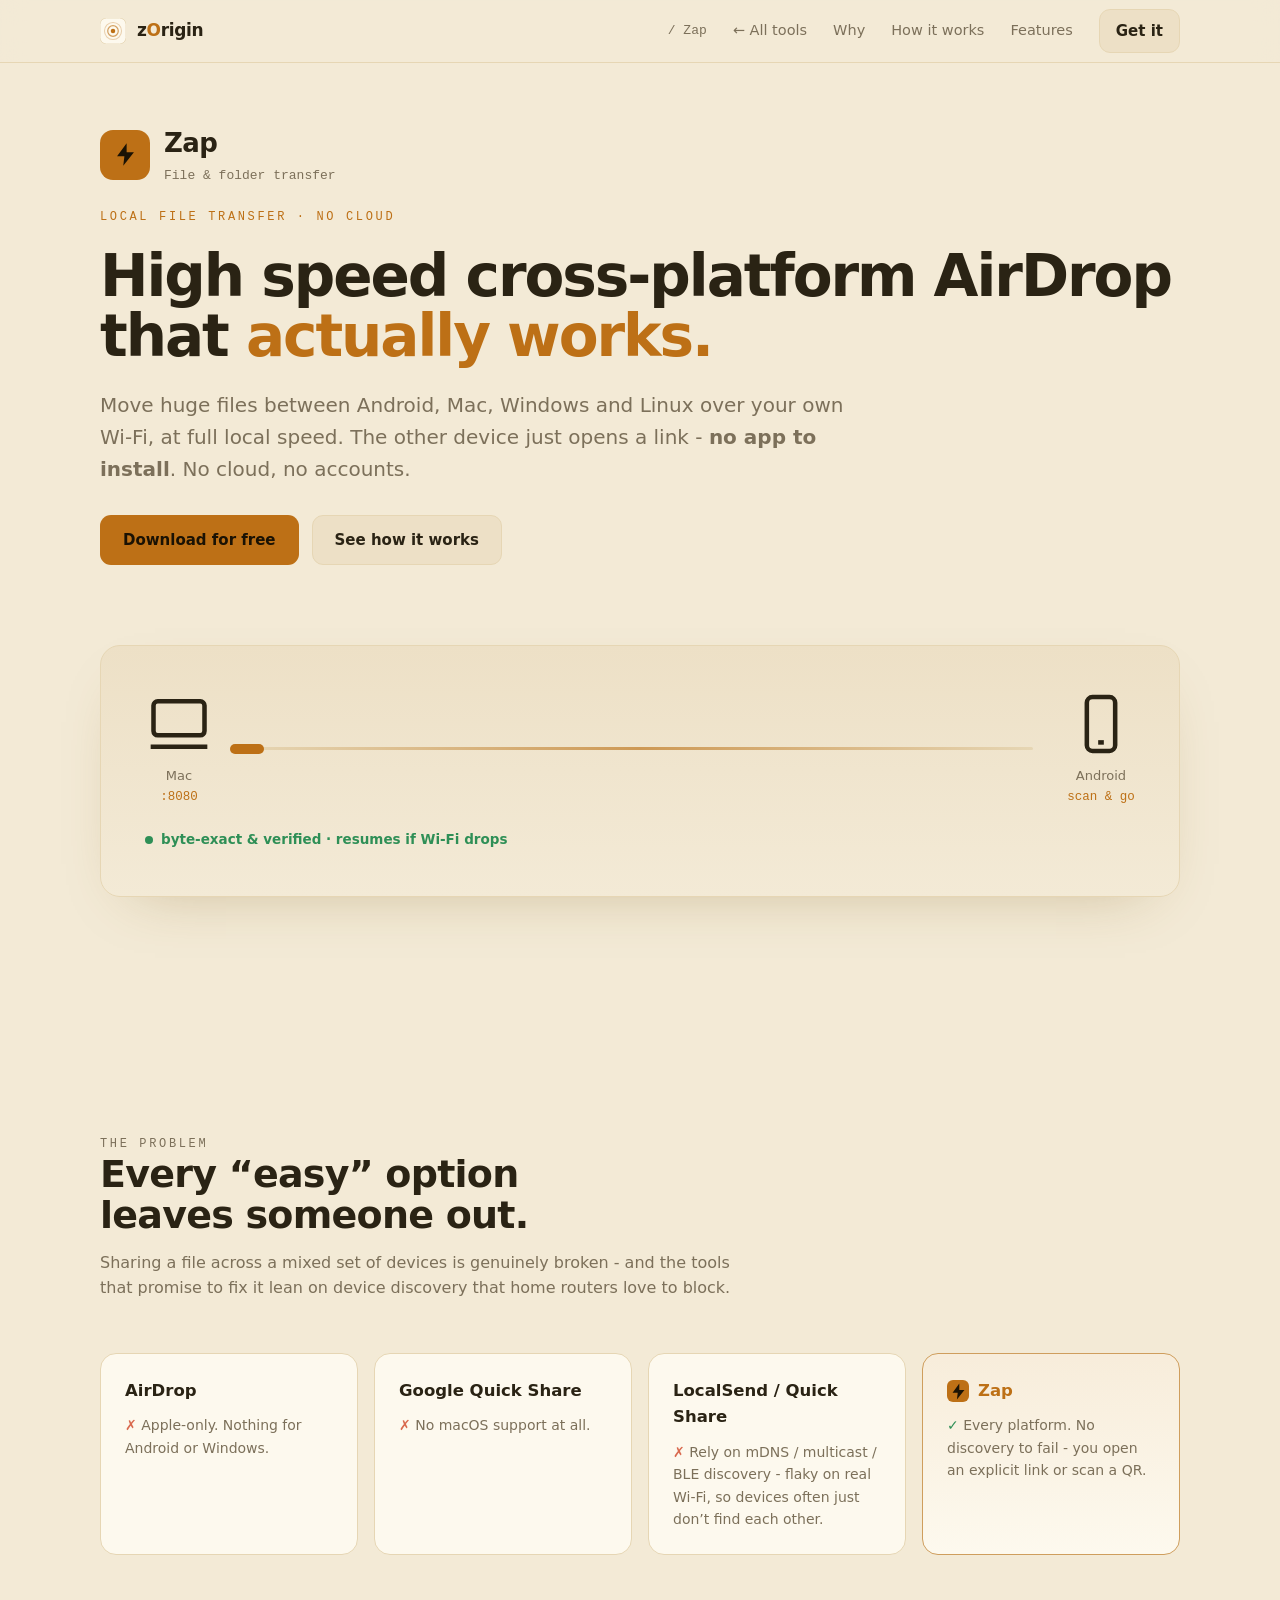
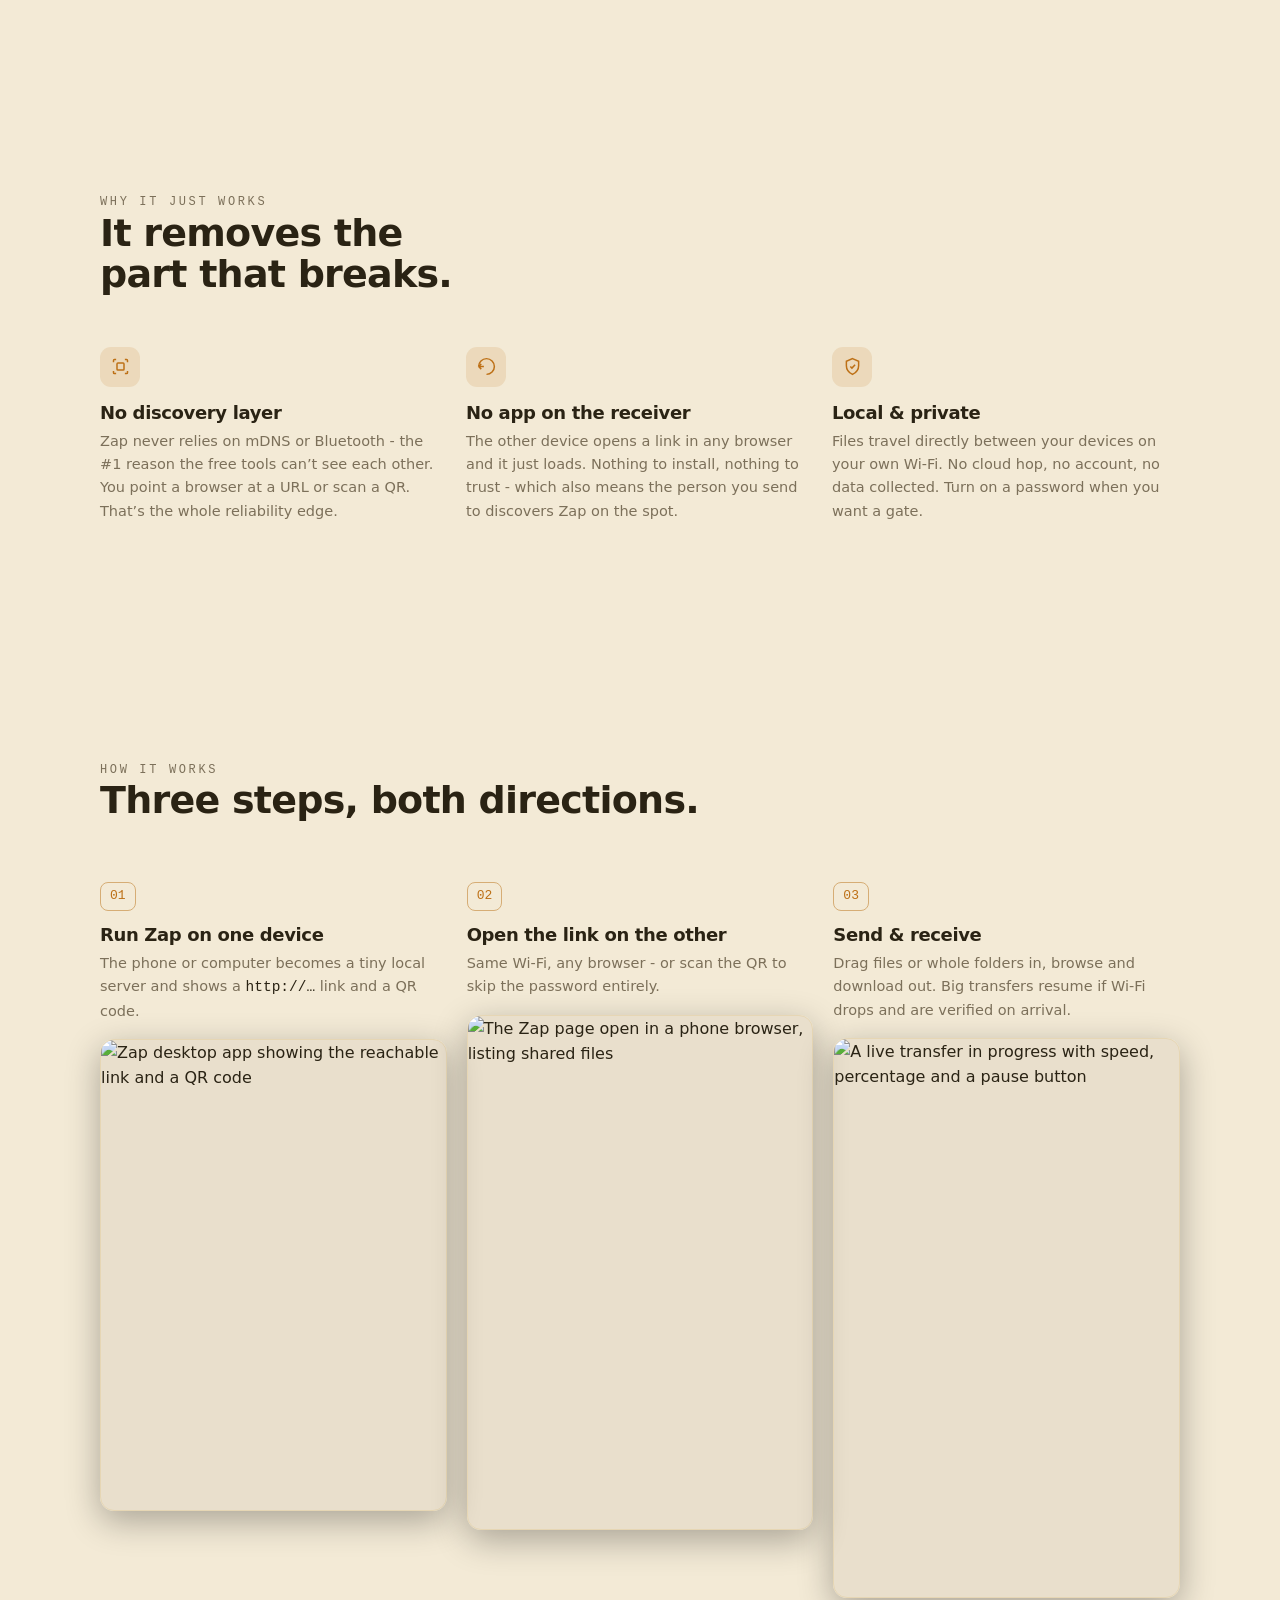
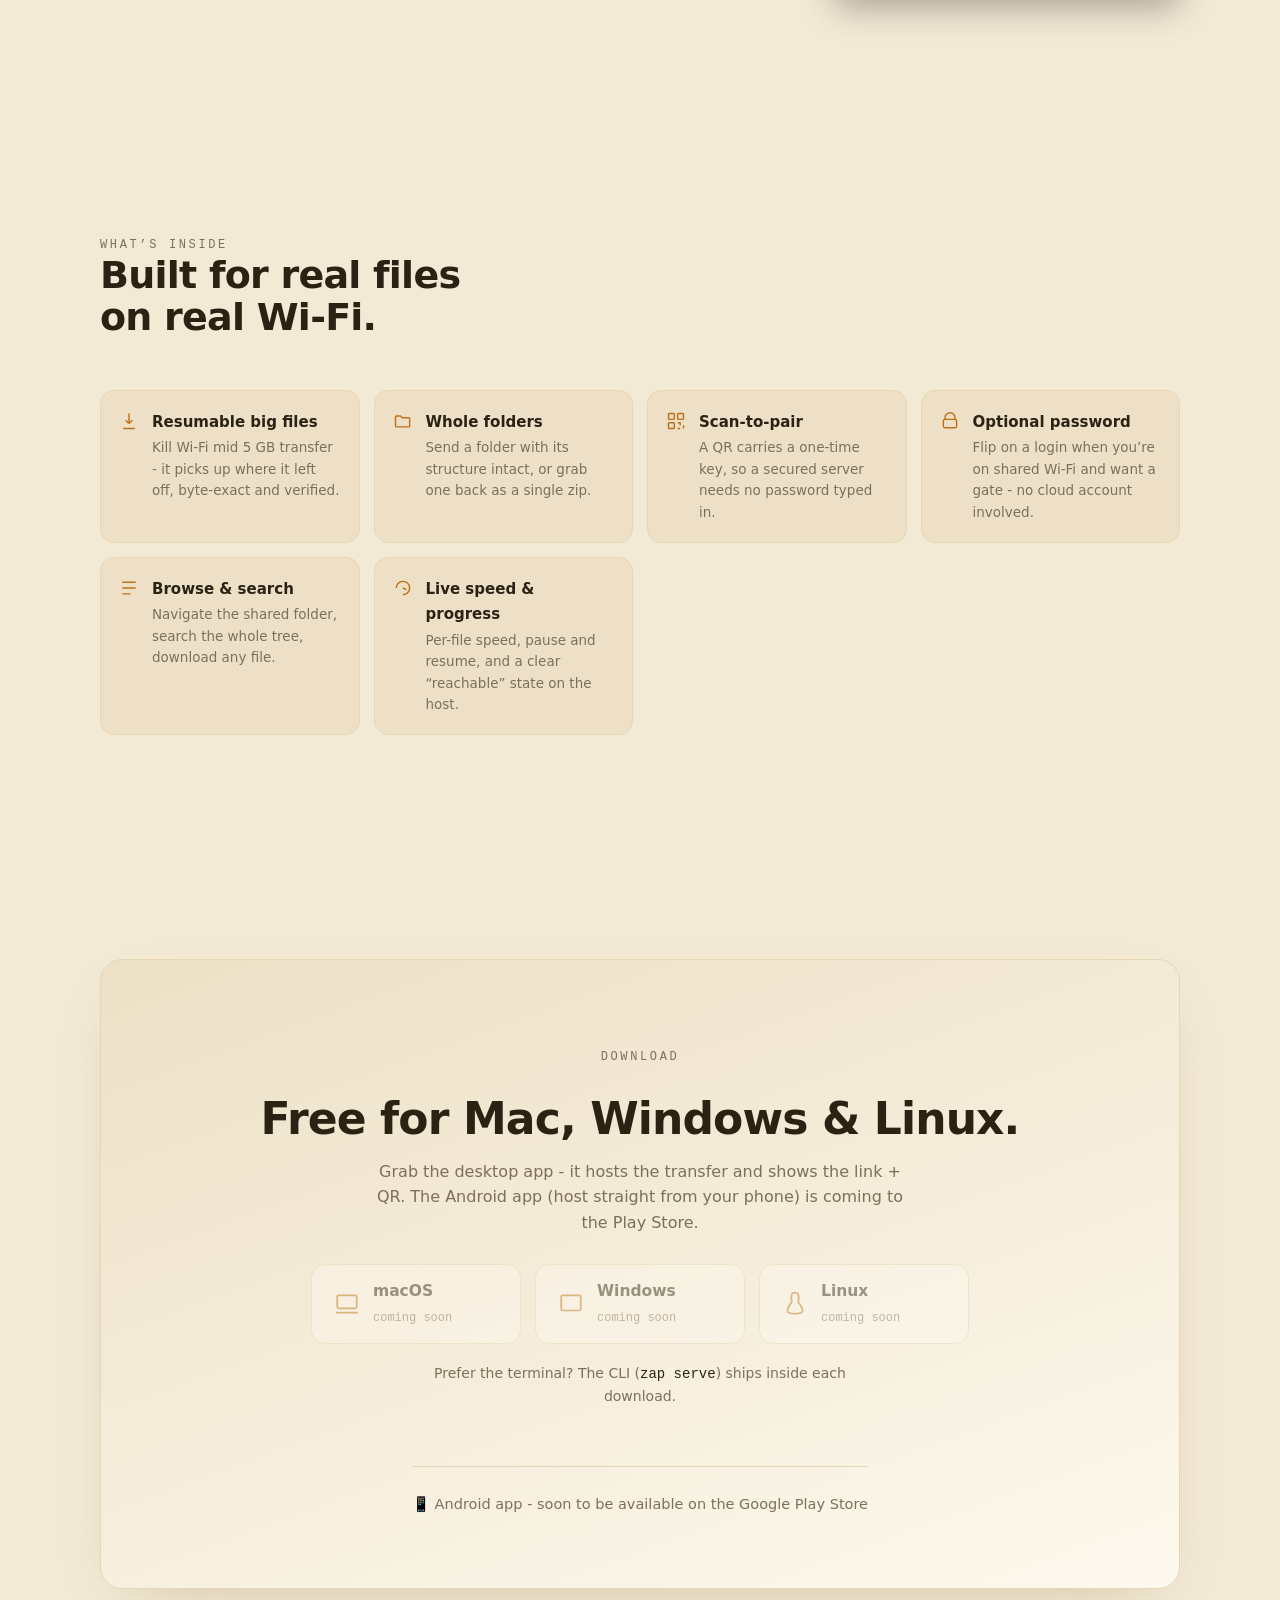
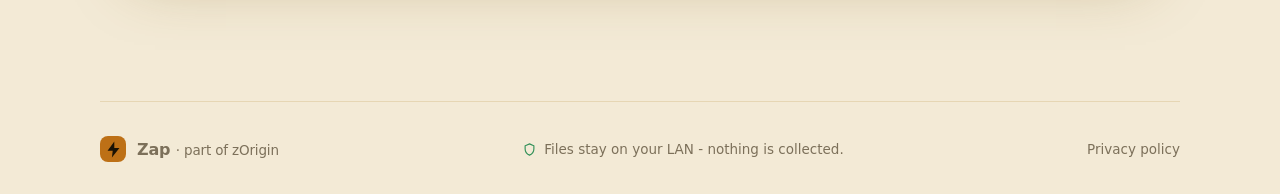
==== commit e4b6d7ce: "style(site): give the Zap page a branded amber-sand light theme Same fix as the landing page, tuned " ====
--- a/site/zap/index.html
+++ b/site/zap/index.html
@@ -25,16 +25,16 @@
   }
   @media (prefers-color-scheme: light) {
     :root {
-      --ground:  #f7f3ea;
-      --ground-2:#f2ecdf;
-      --card:    #fffdf8;
-      --line:    #e6dcc9;
-      --ink:     #241f16;
-      --muted:   #7a705d;
-      --accent:  #c9791a;
-      --accent-2:#c9791a;
+      --ground:  #f3ead6;
+      --ground-2:#ede0c6;
+      --card:    #fdf9ee;
+      --line:    #e6d6b4;
+      --ink:     #2a2314;
+      --muted:   #7c705a;
+      --accent:  #bd7016;
+      --accent-2:#bd7016;
       --ok:      #2e8f56;
-      --shadow:  0 22px 60px -34px rgba(120,90,20,.35);
+      --shadow:  0 22px 60px -34px rgba(120,90,20,.38);
       color-scheme: light;
     }
   }
@@ -44,9 +44,9 @@
     --shadow:0 22px 60px -30px rgba(0,0,0,.8); color-scheme: dark;
   }
   :root[data-theme="light"] {
-    --ground:#f7f3ea; --ground-2:#f2ecdf; --card:#fffdf8; --line:#e6dcc9;
-    --ink:#241f16; --muted:#7a705d; --accent:#c9791a; --accent-2:#c9791a; --ok:#2e8f56;
-    --shadow:0 22px 60px -34px rgba(120,90,20,.35); color-scheme: light;
+    --ground:#f3ead6; --ground-2:#ede0c6; --card:#fdf9ee; --line:#e6d6b4;
+    --ink:#2a2314; --muted:#7c705a; --accent:#bd7016; --accent-2:#bd7016; --ok:#2e8f56;
+    --shadow:0 22px 60px -34px rgba(120,90,20,.38); color-scheme: light;
   }
 
   * { box-sizing: border-box; }
@@ -72,13 +72,27 @@
   .lede { color: var(--muted); font-size: clamp(16px, 2vw, 19px); max-width: 60ch; }
 
   /* ---- Top bar ---- */
-  .bar { display: flex; align-items: center; justify-content: space-between; padding: 22px 0; }
+  .topbar {
+    position: sticky; top: 0; z-index: 20; backdrop-filter: blur(12px);
+    background: color-mix(in srgb, var(--ground) 78%, transparent);
+    border-bottom: 1px solid var(--line);
+  }
+  .bar { display: flex; align-items: center; justify-content: space-between; height: 62px; }
   .brand { display: flex; align-items: center; gap: 11px; font-weight: 750; font-size: 20px; letter-spacing: -.01em; }
+  .topbar .brand { font-weight: 600; font-size: 17px; letter-spacing: -.02em; color: var(--ink); text-decoration: none; }
+  .topbar .brand .mk { width: 26px; height: 26px; flex: none; }
+  .topbar .brand b { color: var(--accent); font-weight: 700; }
+  .tag-name { font-family: ui-monospace, Menlo, monospace; font-size: 13px; color: var(--muted); }
   .bolt {
     width: 34px; height: 34px; border-radius: 10px; display: grid; place-items: center;
     background: var(--accent);
   }
   .bolt svg { width: 19px; height: 19px; }
+  .lockup { display: flex; align-items: center; gap: 14px; margin-bottom: 22px; }
+  .lockup .bolt { width: 50px; height: 50px; border-radius: 13px; }
+  .lockup .bolt svg { width: 27px; height: 27px; }
+  .lockup .nm { font-size: 26px; font-weight: 700; letter-spacing: -.02em; }
+  .lockup .role { font-size: 13px; color: var(--muted); font-family: ui-monospace, Menlo, monospace; margin-top: 1px; }
   .nav { display: flex; gap: 26px; align-items: center; font-size: 14.5px; color: var(--muted); }
   .nav a { text-decoration: none; }
   .nav a:hover { color: var(--ink); }
@@ -98,7 +112,7 @@
 
   /* ---- Hero ---- */
   .hero { padding-top: clamp(30px, 5vw, 60px); }
-  .hero h1 { font-size: clamp(38px, 6.4vw, 68px); font-weight: 780; }
+  .hero h1 { font-size: clamp(36px, 5.6vw, 58px); font-weight: 680; line-height: 1.05; letter-spacing: -.035em; }
   .hero h1 .glow { color: var(--accent); }
   .hero .lede { margin: 22px 0 30px; font-size: clamp(16px, 2.1vw, 20px); }
   .cta-row { display: flex; flex-wrap: wrap; gap: 13px; align-items: center; }
@@ -230,22 +244,29 @@
 <body>
 <a class="skip" href="#how" style="position:absolute;left:-999px">Skip to content</a>
 
-<header class="wrap bar">
-  <div class="brand">
-    <span class="bolt"><svg viewBox="0 0 24 24" fill="#1a1204"><path d="M13 2 4.5 13.5H11l-1 8.5L19.5 10H13l0-8z"/></svg></span>
-    Zap
+<header class="topbar">
+  <div class="wrap bar">
+    <a class="brand" href="/">
+      <span class="mk"><svg viewBox="0 0 32 32" fill="none"><rect width="32" height="32" rx="8" fill="var(--card)" stroke="var(--line)"/><circle cx="16" cy="16" r="10.5" stroke="var(--accent)" stroke-width="1.3" opacity=".3"/><circle cx="16" cy="16" r="6.5" stroke="var(--accent)" stroke-width="1.5" opacity=".65"/><circle cx="16" cy="16" r="2.8" fill="var(--accent)"/></svg></span>
+      <span>z<b>O</b>rigin</span>
+    </a>
+    <nav class="nav">
+      <span class="tag-name hide-sm">/ Zap</span>
+      <a href="/">← All tools</a>
+      <a class="hide-sm" href="#problem">Why</a>
+      <a class="hide-sm" href="#how">How it works</a>
+      <a class="hide-sm" href="#features">Features</a>
+      <a class="btn btn-ghost" style="padding:9px 16px" href="#get">Get it</a>
+    </nav>
   </div>
-  <nav class="nav">
-    <a href="/" title="Back to zOrigin">← zOrigin</a>
-    <a class="hide-sm" href="#problem">Why</a>
-    <a class="hide-sm" href="#how">How it works</a>
-    <a class="hide-sm" href="#features">Features</a>
-    <a class="btn btn-ghost" style="padding:9px 16px" href="#get">Get it</a>
-  </nav>
 </header>
 
 <main>
   <section class="wrap hero">
+    <div class="lockup">
+      <span class="bolt"><svg viewBox="0 0 24 24" fill="#1a1204"><path d="M13 2 4.5 13.5H11l-1 8.5L19.5 10H13l0-8z"/></svg></span>
+      <div><div class="nm">Zap</div><div class="role">File &amp; folder transfer</div></div>
+    </div>
     <p class="eyebrow">Local file transfer · no cloud</p>
     <h1>High speed <span style="white-space:nowrap">cross-platform</span> AirDrop<br>that <span class="glow">actually works.</span></h1>
     <p class="lede">Move huge files between Android, Mac, Windows and Linux over your own Wi-Fi,
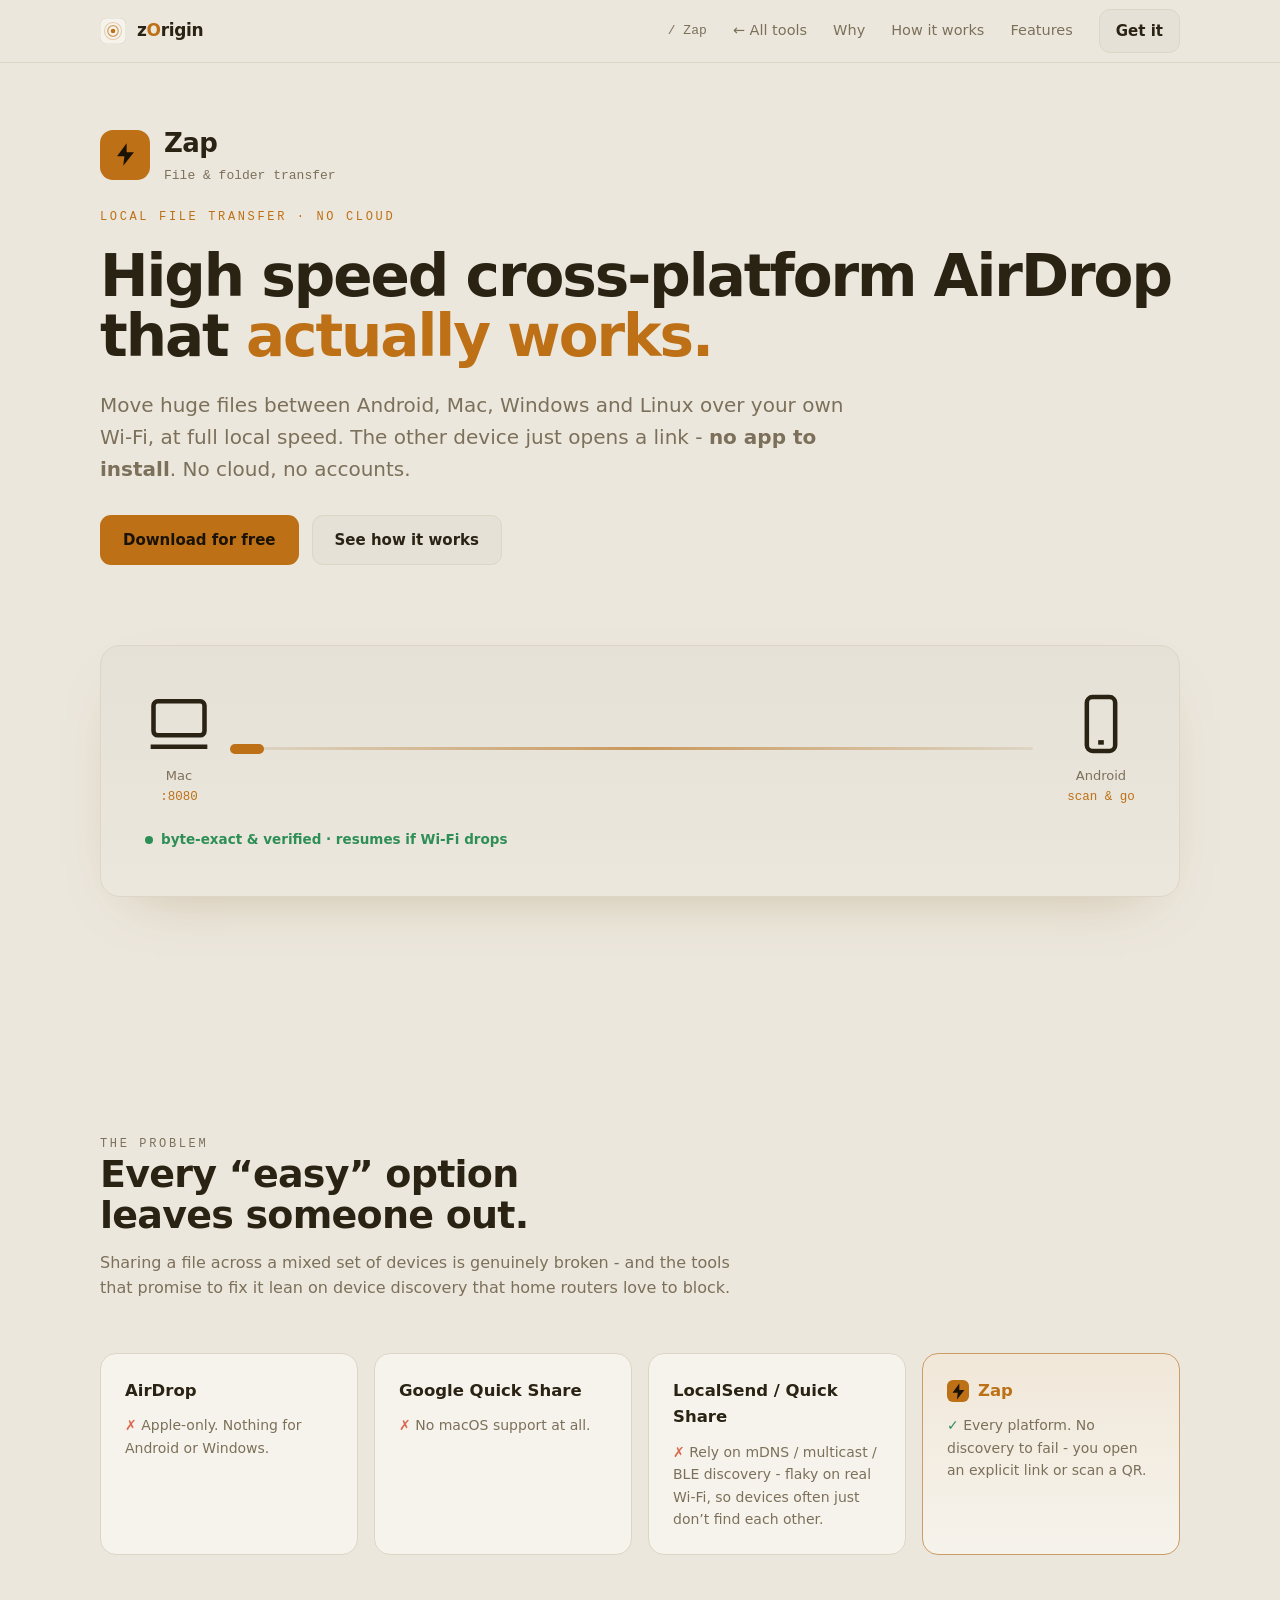
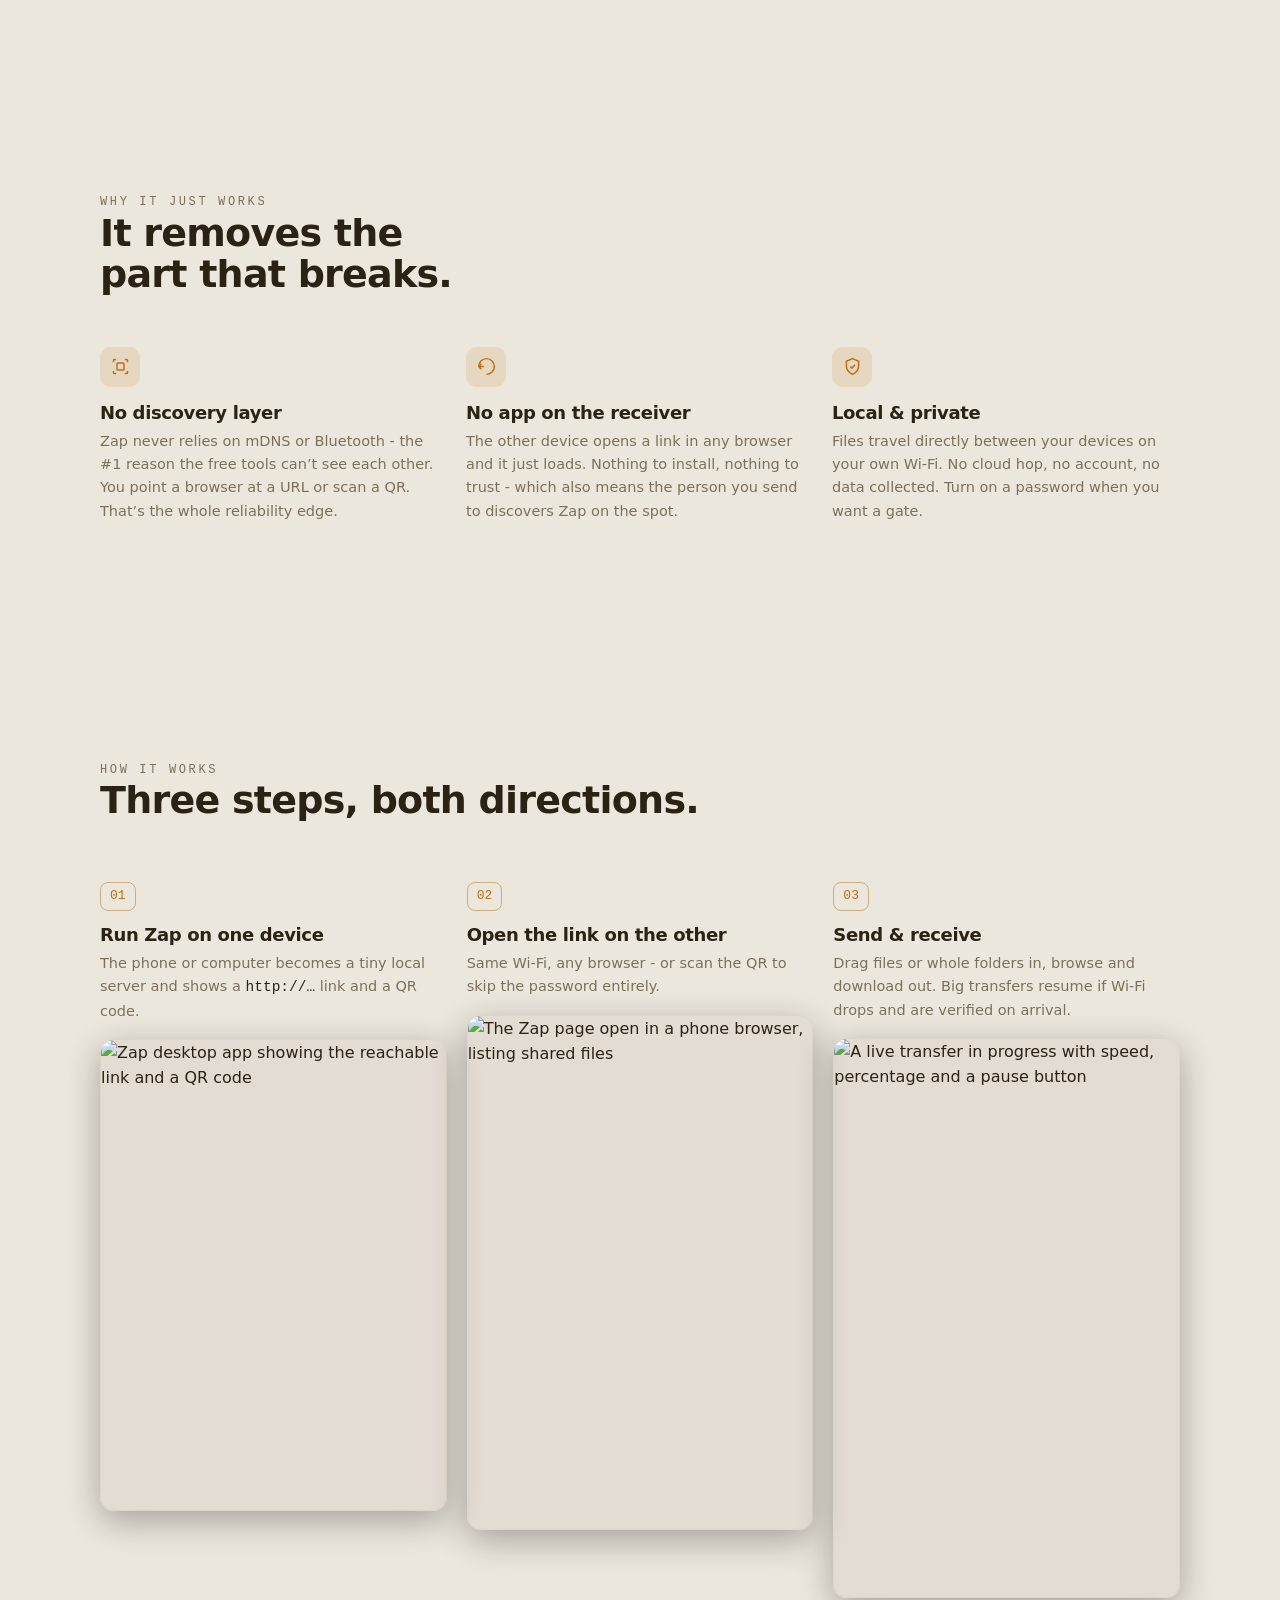
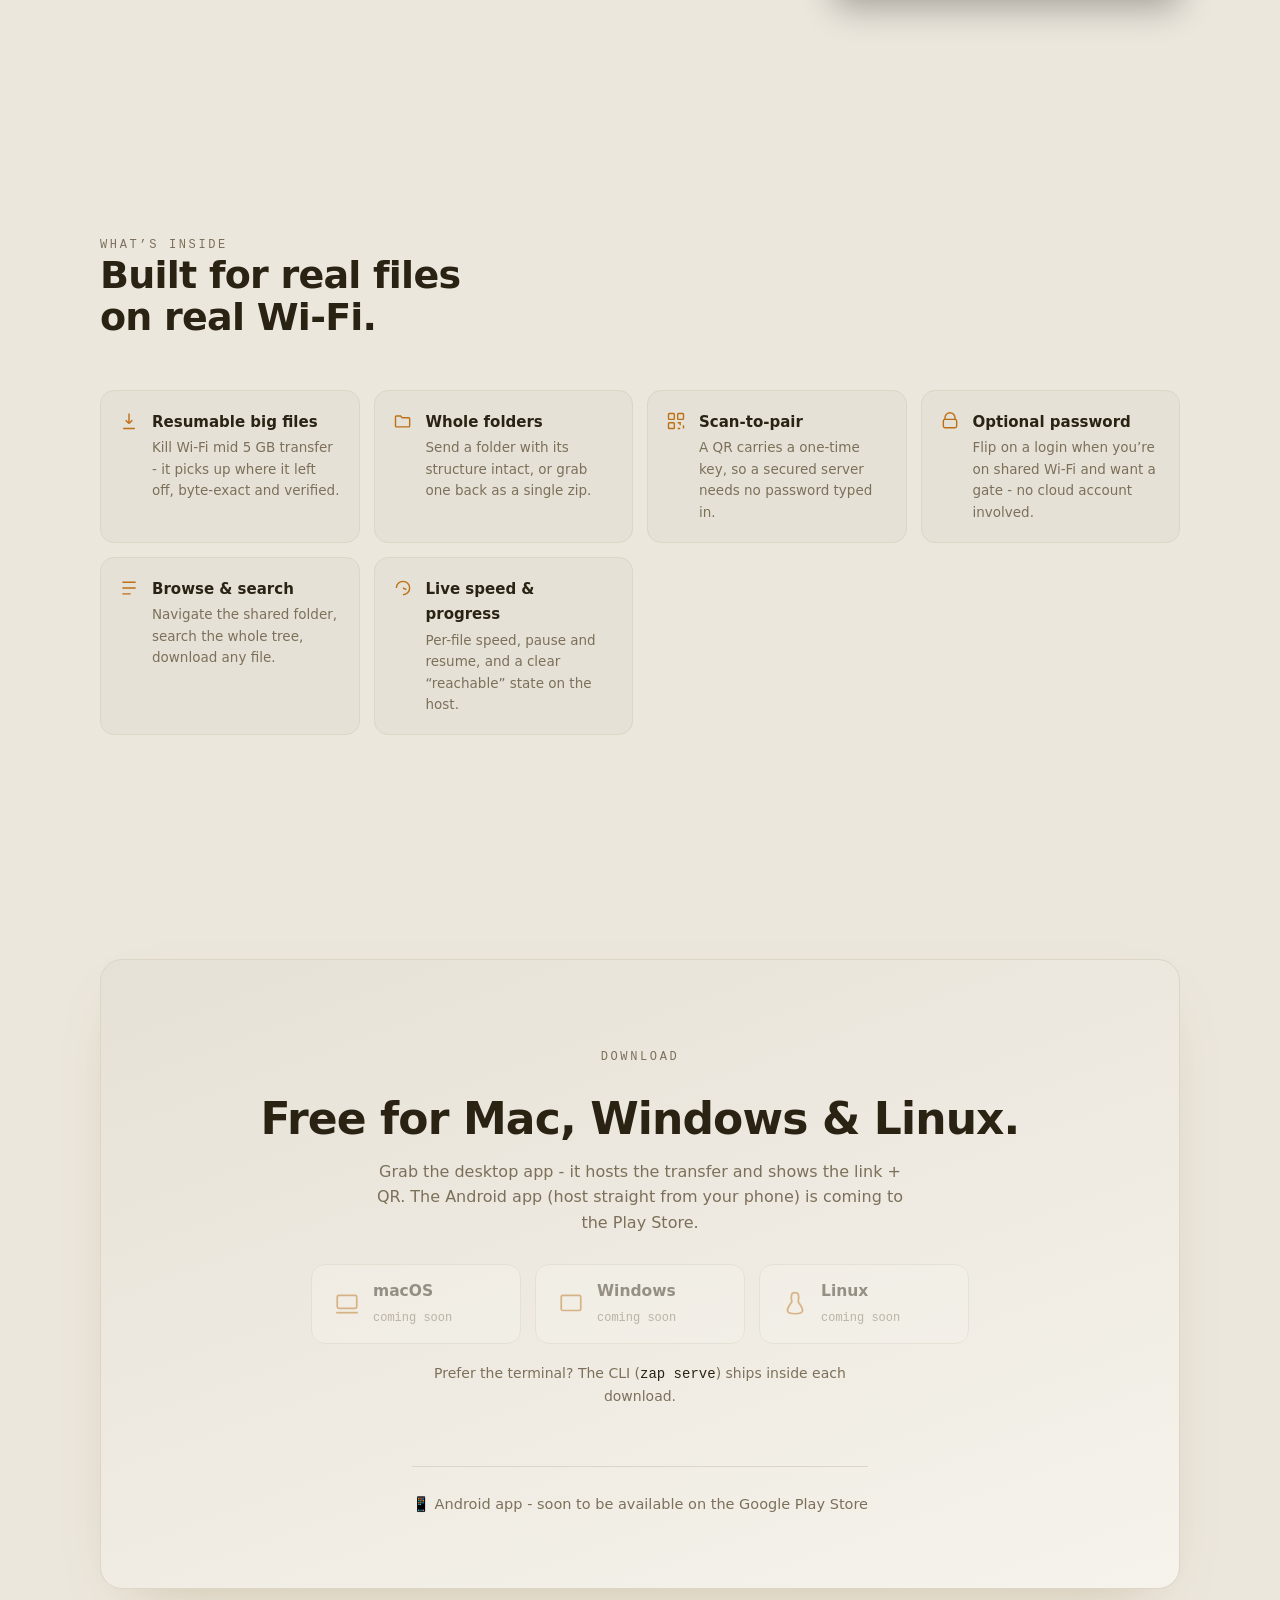
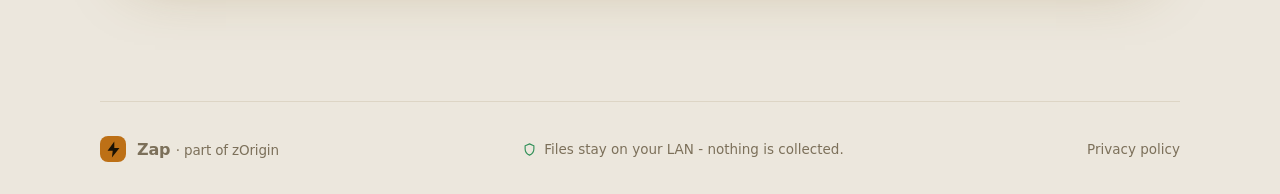
==== commit 8da95941: "style(site): tone down the Zap light theme - warm stone, less yellow The amber-sand #f3ead6 read too" ====
--- a/site/zap/index.html
+++ b/site/zap/index.html
@@ -25,10 +25,10 @@
   }
   @media (prefers-color-scheme: light) {
     :root {
-      --ground:  #f3ead6;
-      --ground-2:#ede0c6;
-      --card:    #fdf9ee;
-      --line:    #e6d6b4;
+      --ground:  #ece7dd;
+      --ground-2:#e6e1d6;
+      --card:    #f6f3ec;
+      --line:    #ddd5c5;
       --ink:     #2a2314;
       --muted:   #7c705a;
       --accent:  #bd7016;
@@ -44,7 +44,7 @@
     --shadow:0 22px 60px -30px rgba(0,0,0,.8); color-scheme: dark;
   }
   :root[data-theme="light"] {
-    --ground:#f3ead6; --ground-2:#ede0c6; --card:#fdf9ee; --line:#e6d6b4;
+    --ground:#ece7dd; --ground-2:#e6e1d6; --card:#f6f3ec; --line:#ddd5c5;
     --ink:#2a2314; --muted:#7c705a; --accent:#bd7016; --accent-2:#bd7016; --ok:#2e8f56;
     --shadow:0 22px 60px -34px rgba(120,90,20,.38); color-scheme: light;
   }
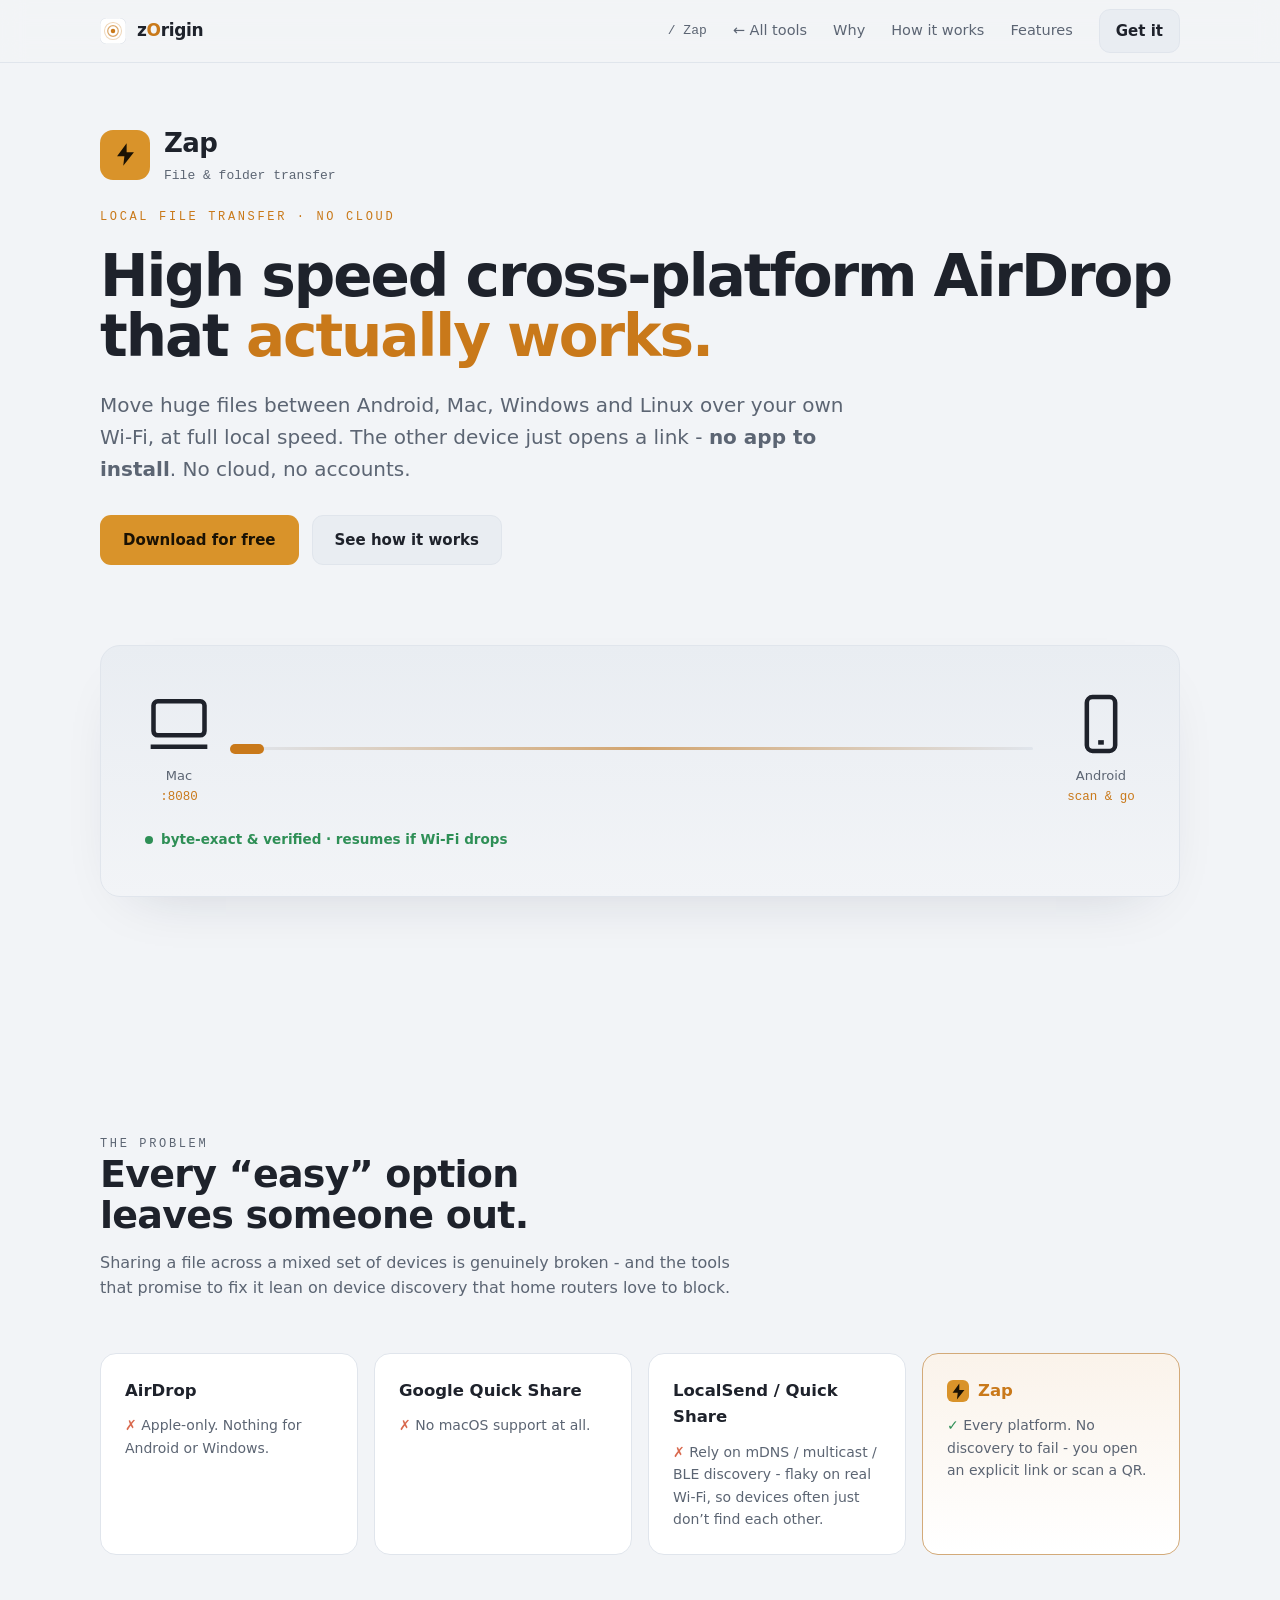
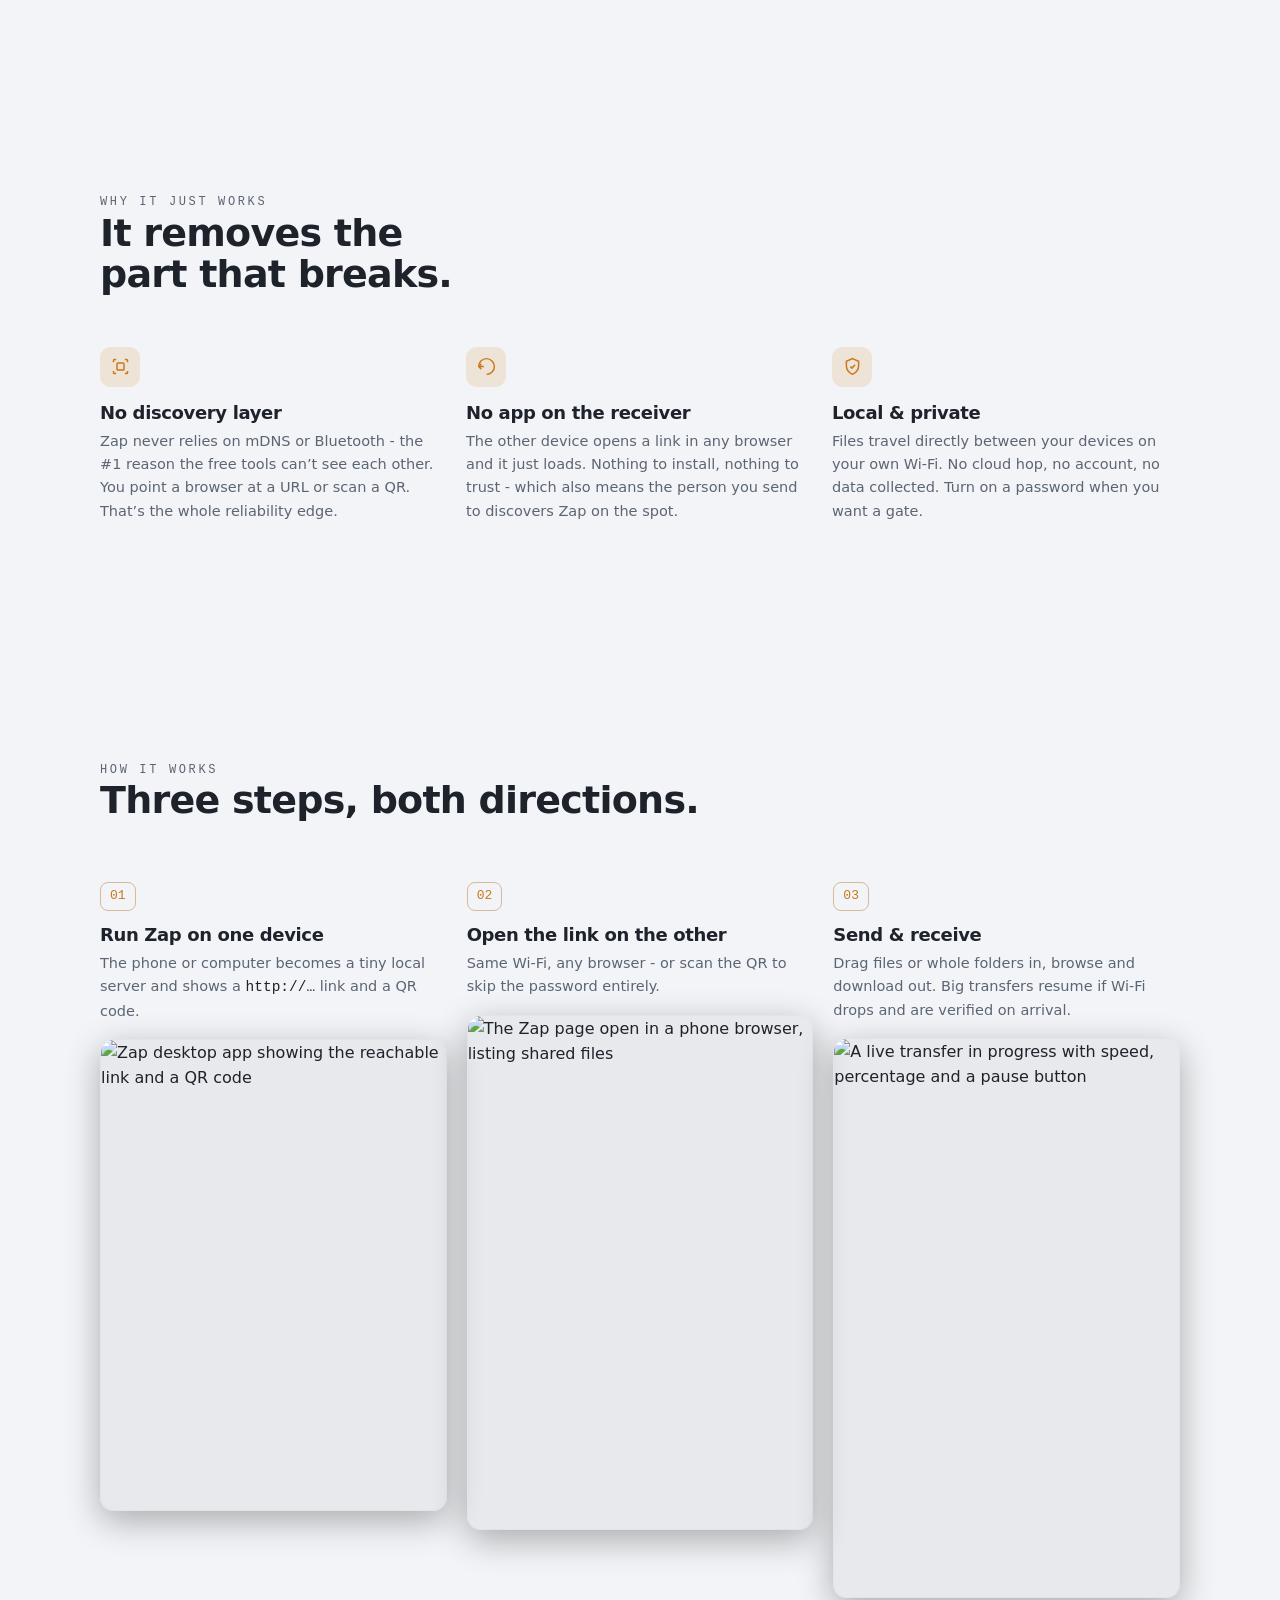
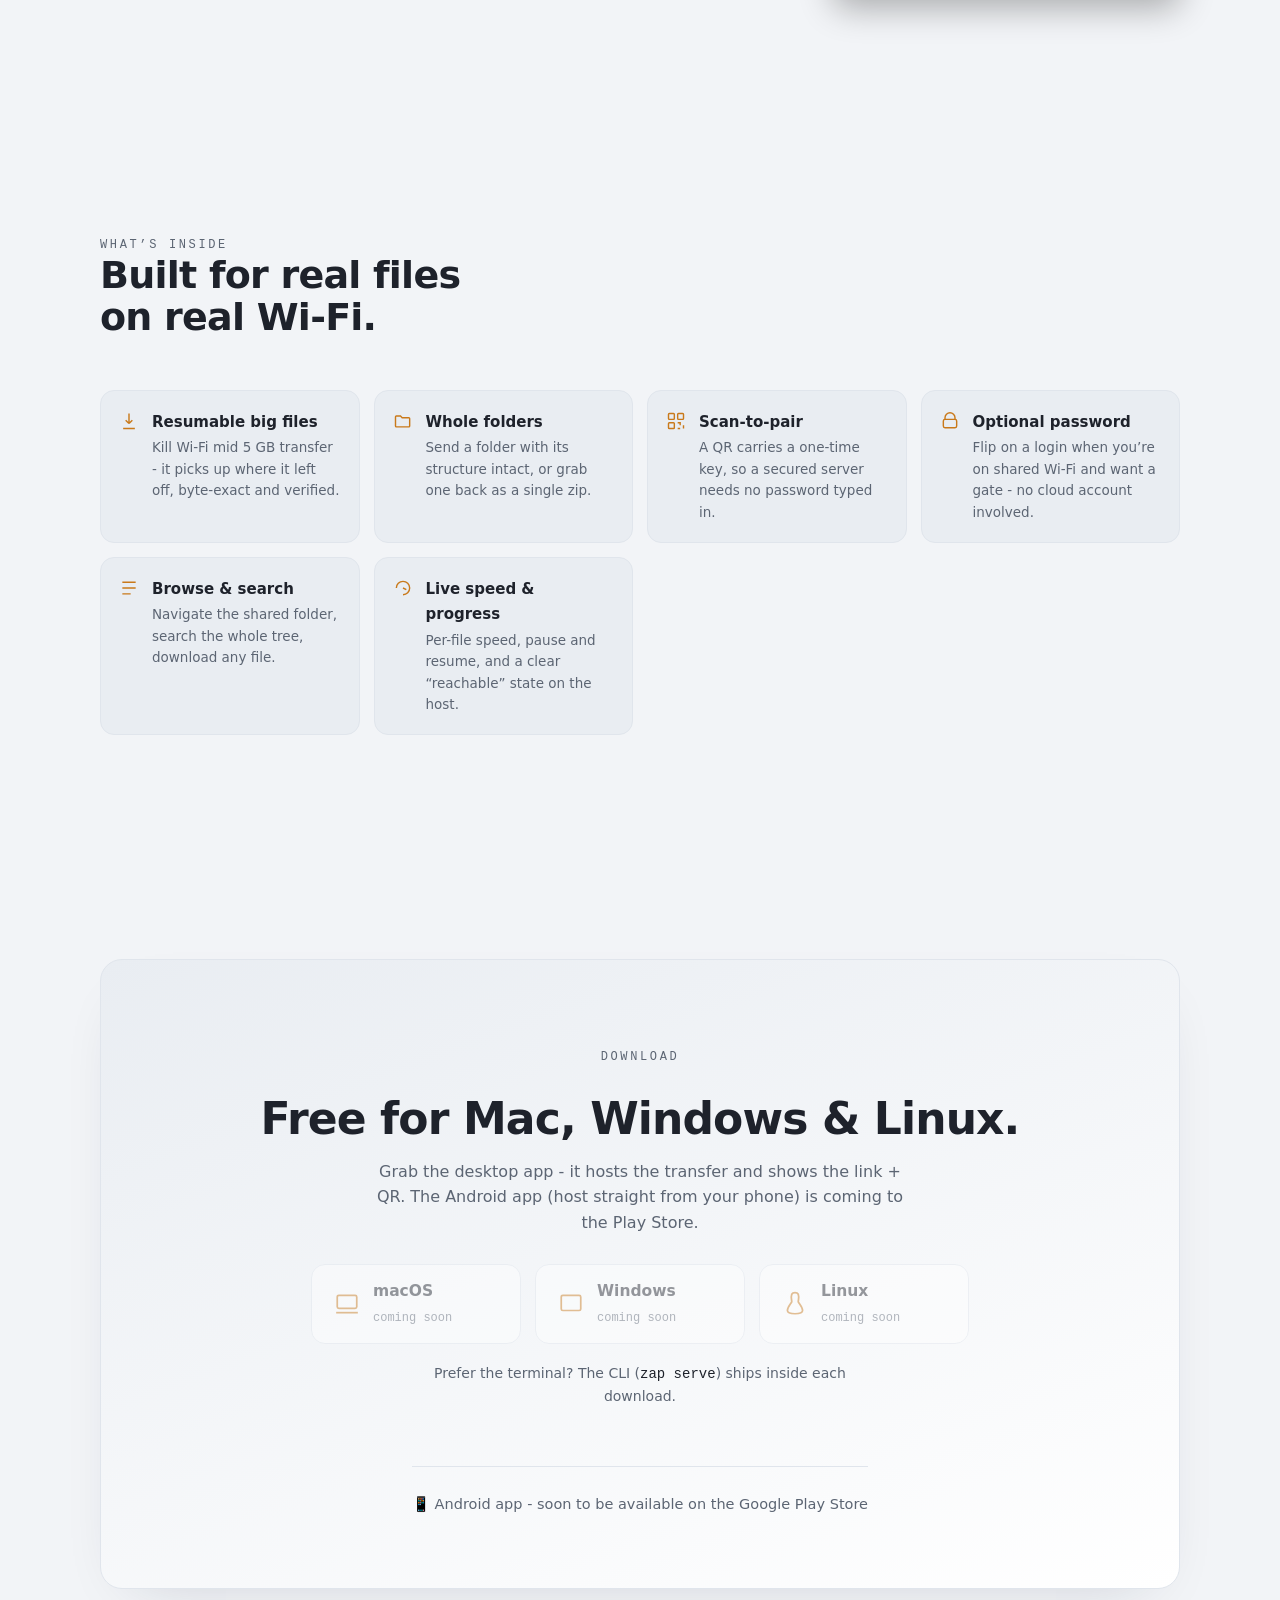
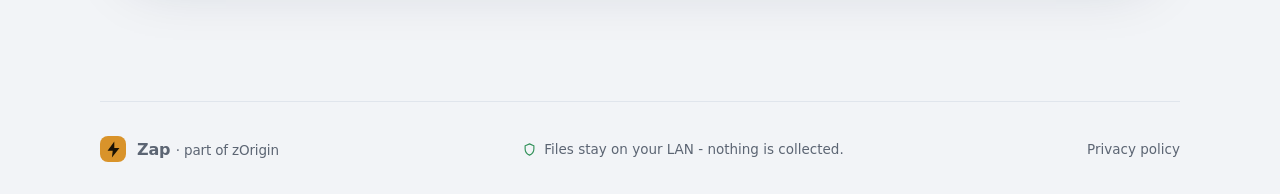
==== commit 1c129eeb: "fix(site): Zap light mode - clean cool near-white, drop the warm tint The warm sand/stone grounds re" ====
--- a/site/zap/index.html
+++ b/site/zap/index.html
@@ -19,34 +19,36 @@
     --muted:   #a89f8d;
     --accent:  #d9932a;
     --accent-2:#d9932a;
+    --accent-fill:#d9932a;
     --ok:      #45b374;
     --shadow:  0 22px 60px -30px rgba(0,0,0,.8);
     color-scheme: dark;
   }
   @media (prefers-color-scheme: light) {
     :root {
-      --ground:  #ece7dd;
-      --ground-2:#e6e1d6;
-      --card:    #f6f3ec;
-      --line:    #ddd5c5;
-      --ink:     #2a2314;
-      --muted:   #7c705a;
-      --accent:  #bd7016;
-      --accent-2:#bd7016;
+      --ground:  #f2f4f7;
+      --ground-2:#e9edf2;
+      --card:    #ffffff;
+      --line:    #e0e5ec;
+      --ink:     #1e222b;
+      --muted:   #5c6573;
+      --accent:  #c9791a;
+      --accent-2:#c9791a;
+      --accent-fill:#d9932a;
       --ok:      #2e8f56;
-      --shadow:  0 22px 60px -34px rgba(120,90,20,.38);
+      --shadow:  0 22px 60px -34px rgba(20,28,55,.20);
       color-scheme: light;
     }
   }
   :root[data-theme="dark"] {
     --ground:#12100c; --ground-2:#1a1610; --card:#201b13; --line:#322a1e;
-    --ink:#f5efe4; --muted:#a89f8d; --accent:#d9932a; --accent-2:#d9932a; --ok:#45b374;
+    --ink:#f5efe4; --muted:#a89f8d; --accent:#d9932a; --accent-2:#d9932a; --accent-fill:#d9932a; --ok:#45b374;
     --shadow:0 22px 60px -30px rgba(0,0,0,.8); color-scheme: dark;
   }
   :root[data-theme="light"] {
-    --ground:#ece7dd; --ground-2:#e6e1d6; --card:#f6f3ec; --line:#ddd5c5;
-    --ink:#2a2314; --muted:#7c705a; --accent:#bd7016; --accent-2:#bd7016; --ok:#2e8f56;
-    --shadow:0 22px 60px -34px rgba(120,90,20,.38); color-scheme: light;
+    --ground:#f2f4f7; --ground-2:#e9edf2; --card:#ffffff; --line:#e0e5ec;
+    --ink:#1e222b; --muted:#5c6573; --accent:#c9791a; --accent-2:#c9791a; --accent-fill:#d9932a; --ok:#2e8f56;
+    --shadow:0 22px 60px -34px rgba(20,28,55,.20); color-scheme: light;
   }
 
   * { box-sizing: border-box; }
@@ -85,7 +87,7 @@
   .tag-name { font-family: ui-monospace, Menlo, monospace; font-size: 13px; color: var(--muted); }
   .bolt {
     width: 34px; height: 34px; border-radius: 10px; display: grid; place-items: center;
-    background: var(--accent);
+    background: var(--accent-fill);
   }
   .bolt svg { width: 19px; height: 19px; }
   .lockup { display: flex; align-items: center; gap: 14px; margin-bottom: 22px; }
@@ -104,7 +106,7 @@
     padding: 12px 22px; border-radius: 11px; border: 1px solid transparent;
   }
   .btn-primary {
-    color: #1a1204; background: var(--accent);
+    color: #1a1204; background: var(--accent-fill);
   }
   .btn-primary:hover { filter: brightness(1.05); }
   .btn-ghost { color: var(--ink); border-color: var(--line); background: var(--ground-2); }
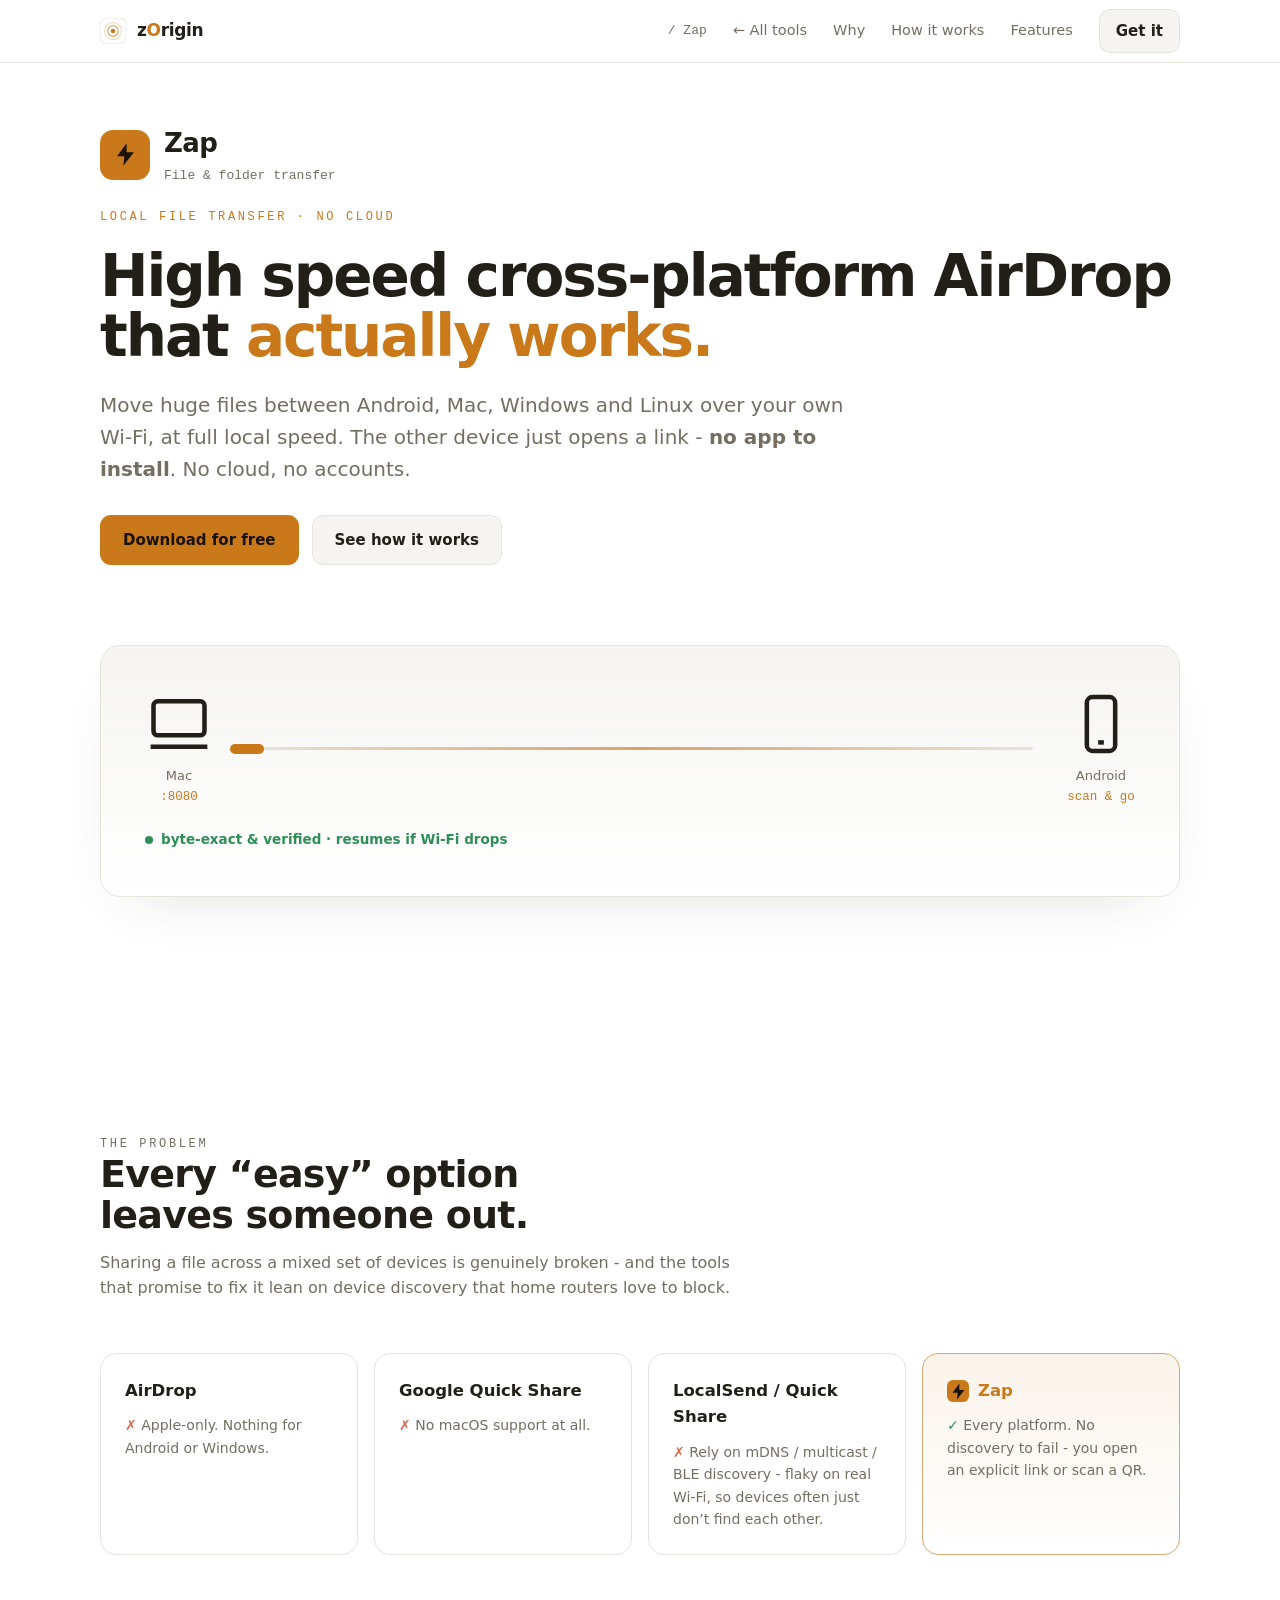
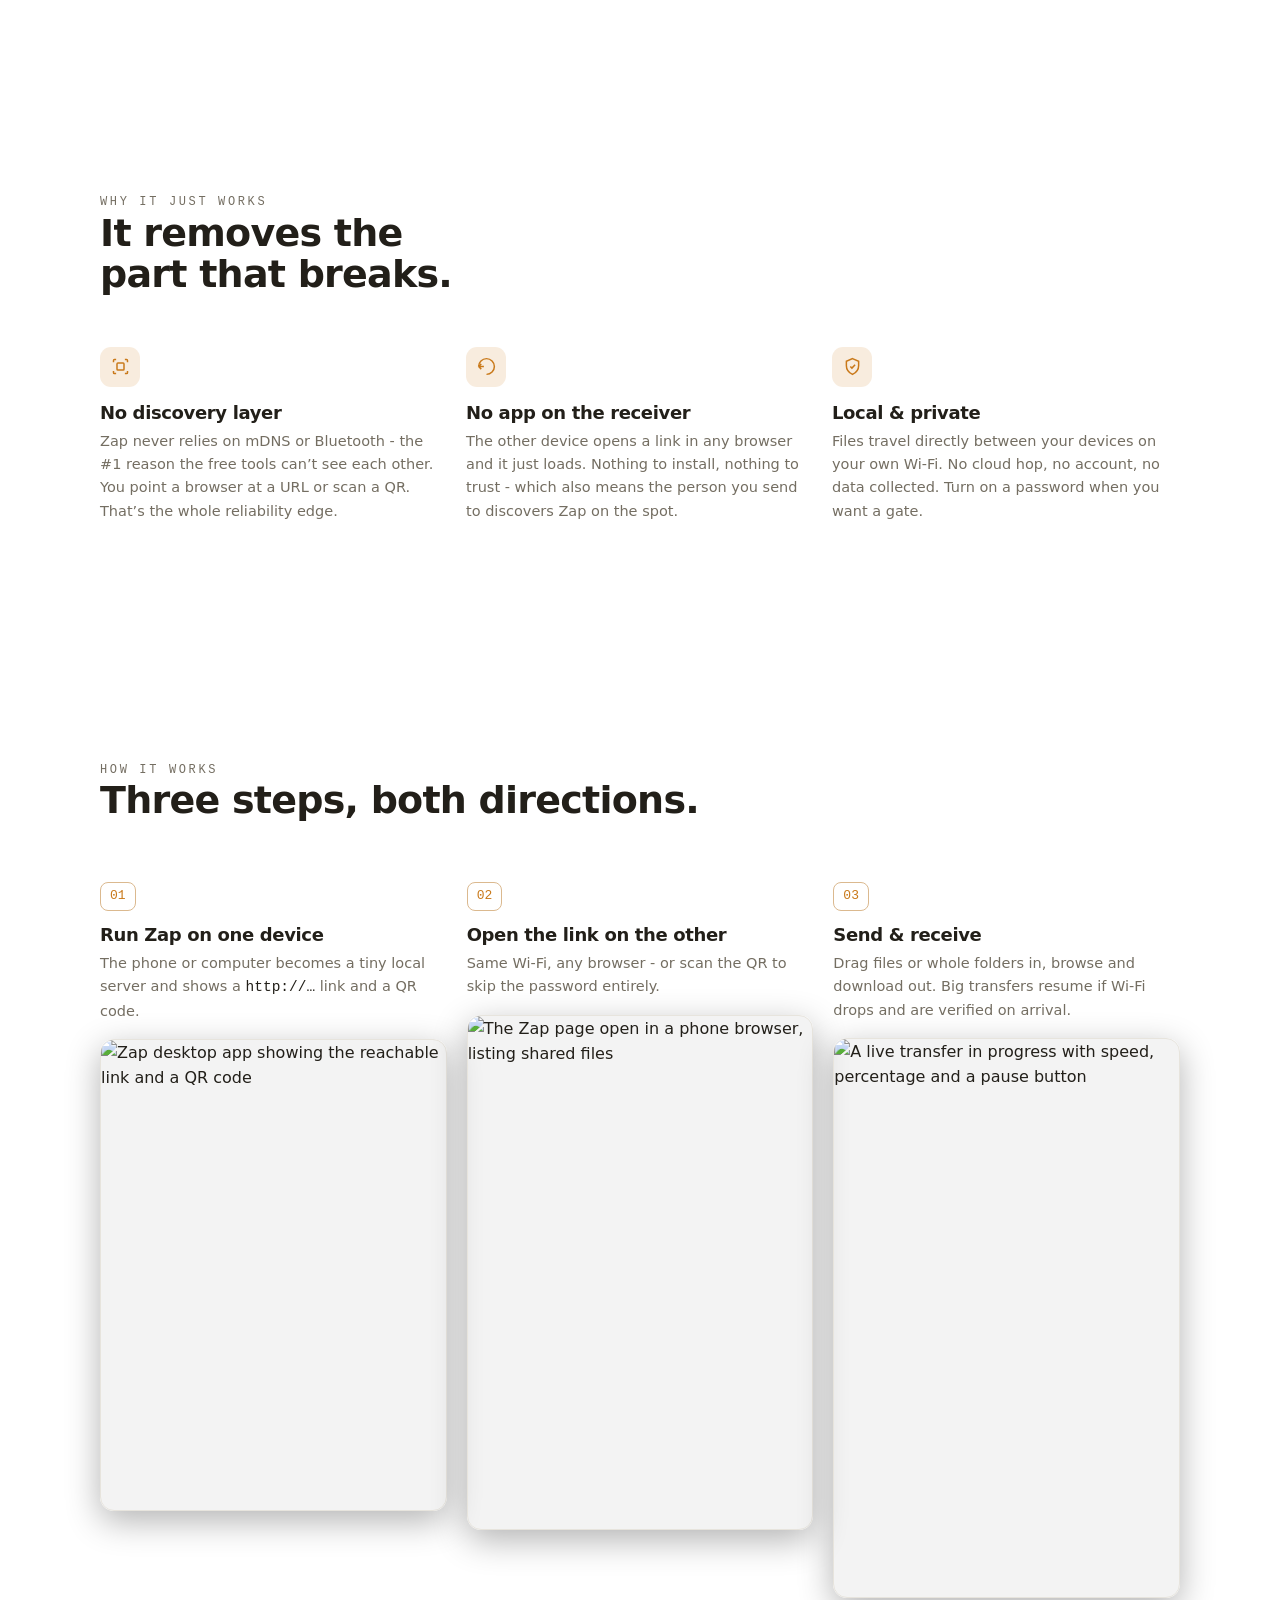
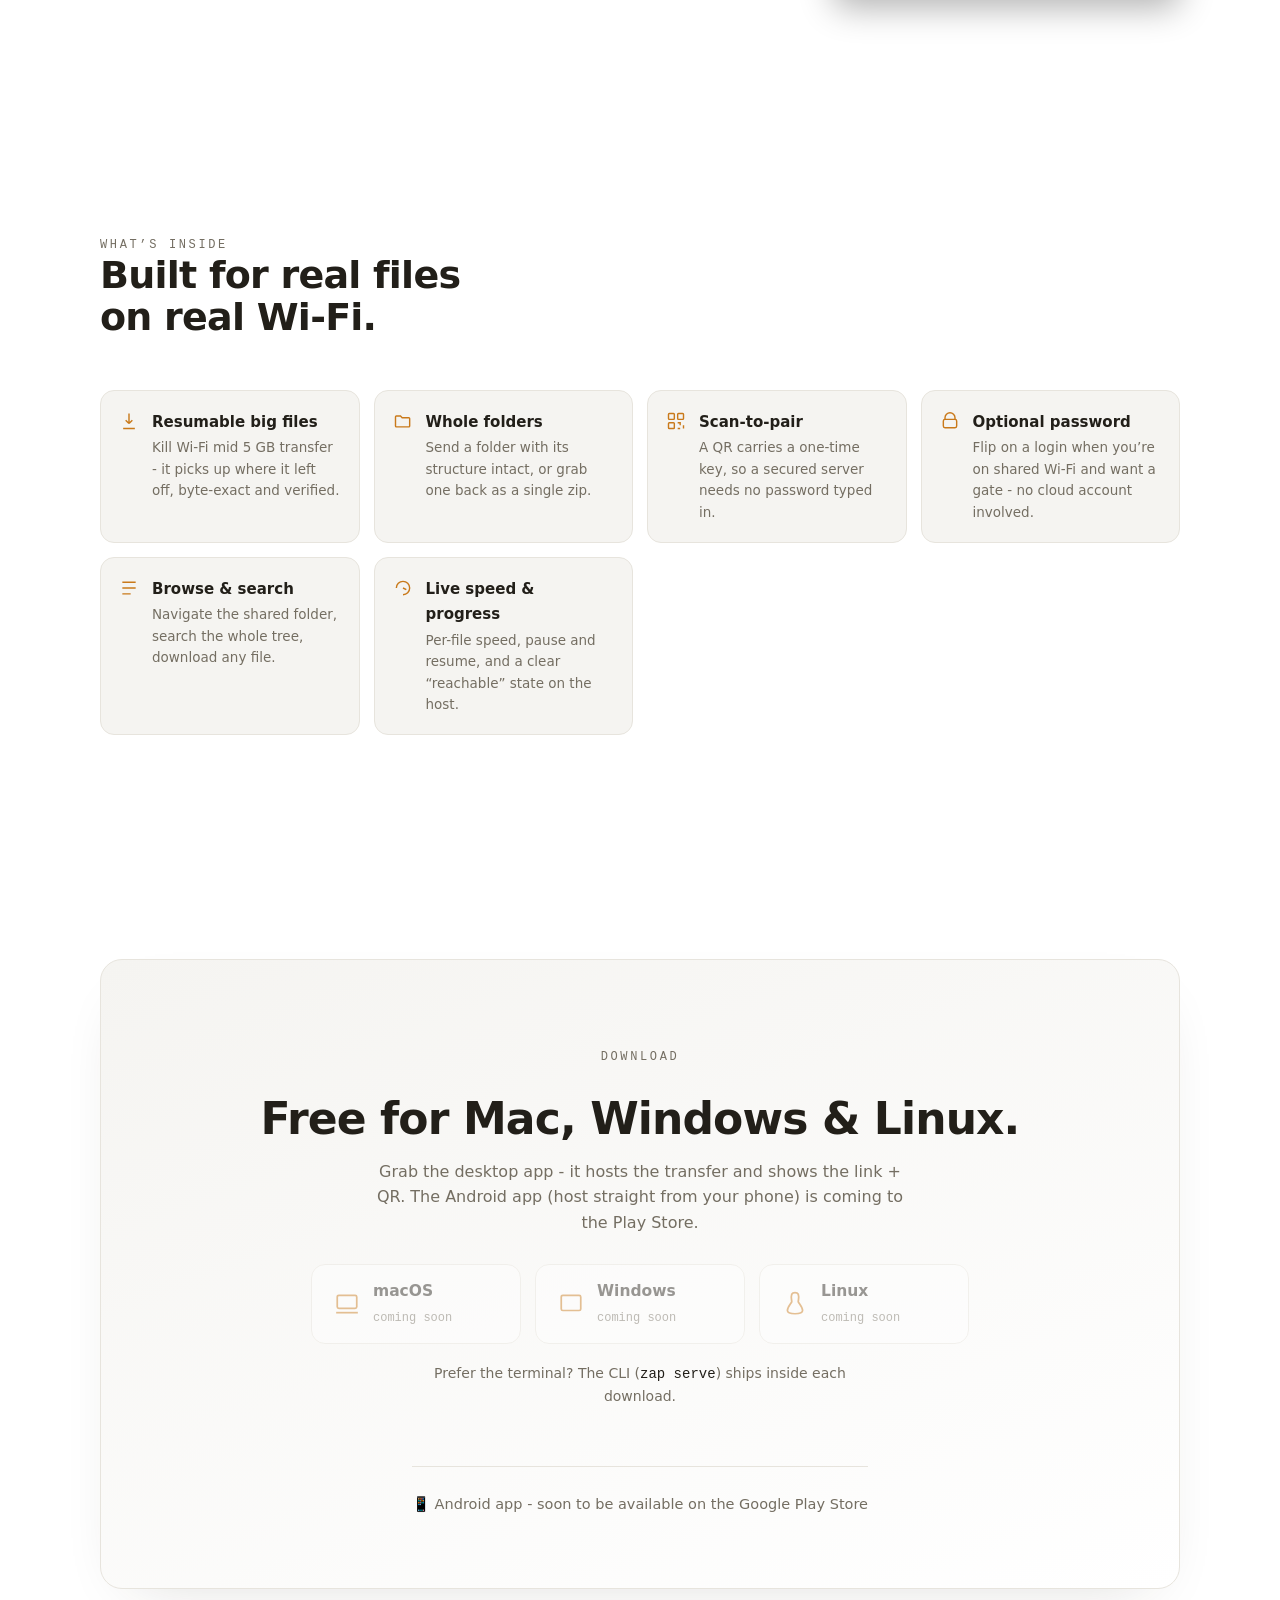
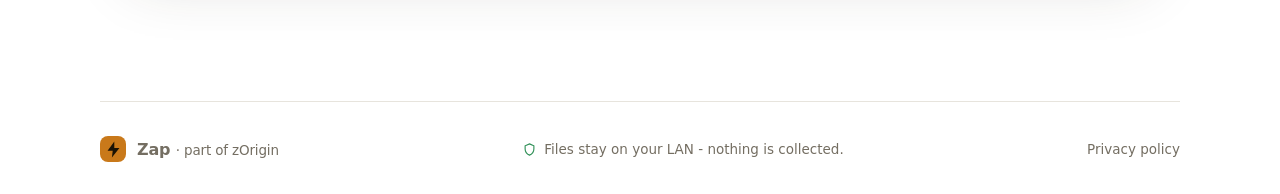
==== commit 592d6fe7: "style(site): Zap light mode - white background, less brown Per request: make the light-mode backgrou" ====
--- a/site/zap/index.html
+++ b/site/zap/index.html
@@ -19,36 +19,34 @@
     --muted:   #a89f8d;
     --accent:  #d9932a;
     --accent-2:#d9932a;
-    --accent-fill:#d9932a;
     --ok:      #45b374;
     --shadow:  0 22px 60px -30px rgba(0,0,0,.8);
     color-scheme: dark;
   }
   @media (prefers-color-scheme: light) {
     :root {
-      --ground:  #f2f4f7;
-      --ground-2:#e9edf2;
+      --ground:  #ffffff;
+      --ground-2:#f5f4f1;
       --card:    #ffffff;
-      --line:    #e0e5ec;
-      --ink:     #1e222b;
-      --muted:   #5c6573;
+      --line:    #e7e4dd;
+      --ink:     #221f19;
+      --muted:   #746e62;
       --accent:  #c9791a;
       --accent-2:#c9791a;
-      --accent-fill:#d9932a;
       --ok:      #2e8f56;
-      --shadow:  0 22px 60px -34px rgba(20,28,55,.20);
+      --shadow:  0 22px 60px -34px rgba(45,40,30,.20);
       color-scheme: light;
     }
   }
   :root[data-theme="dark"] {
     --ground:#12100c; --ground-2:#1a1610; --card:#201b13; --line:#322a1e;
-    --ink:#f5efe4; --muted:#a89f8d; --accent:#d9932a; --accent-2:#d9932a; --accent-fill:#d9932a; --ok:#45b374;
+    --ink:#f5efe4; --muted:#a89f8d; --accent:#d9932a; --accent-2:#d9932a; --ok:#45b374;
     --shadow:0 22px 60px -30px rgba(0,0,0,.8); color-scheme: dark;
   }
   :root[data-theme="light"] {
-    --ground:#f2f4f7; --ground-2:#e9edf2; --card:#ffffff; --line:#e0e5ec;
-    --ink:#1e222b; --muted:#5c6573; --accent:#c9791a; --accent-2:#c9791a; --accent-fill:#d9932a; --ok:#2e8f56;
-    --shadow:0 22px 60px -34px rgba(20,28,55,.20); color-scheme: light;
+    --ground:#ffffff; --ground-2:#f5f4f1; --card:#ffffff; --line:#e7e4dd;
+    --ink:#221f19; --muted:#746e62; --accent:#c9791a; --accent-2:#c9791a; --ok:#2e8f56;
+    --shadow:0 22px 60px -34px rgba(45,40,30,.20); color-scheme: light;
   }
 
   * { box-sizing: border-box; }
@@ -87,7 +85,7 @@
   .tag-name { font-family: ui-monospace, Menlo, monospace; font-size: 13px; color: var(--muted); }
   .bolt {
     width: 34px; height: 34px; border-radius: 10px; display: grid; place-items: center;
-    background: var(--accent-fill);
+    background: var(--accent);
   }
   .bolt svg { width: 19px; height: 19px; }
   .lockup { display: flex; align-items: center; gap: 14px; margin-bottom: 22px; }
@@ -106,7 +104,7 @@
     padding: 12px 22px; border-radius: 11px; border: 1px solid transparent;
   }
   .btn-primary {
-    color: #1a1204; background: var(--accent-fill);
+    color: #1a1204; background: var(--accent);
   }
   .btn-primary:hover { filter: brightness(1.05); }
   .btn-ghost { color: var(--ink); border-color: var(--line); background: var(--ground-2); }
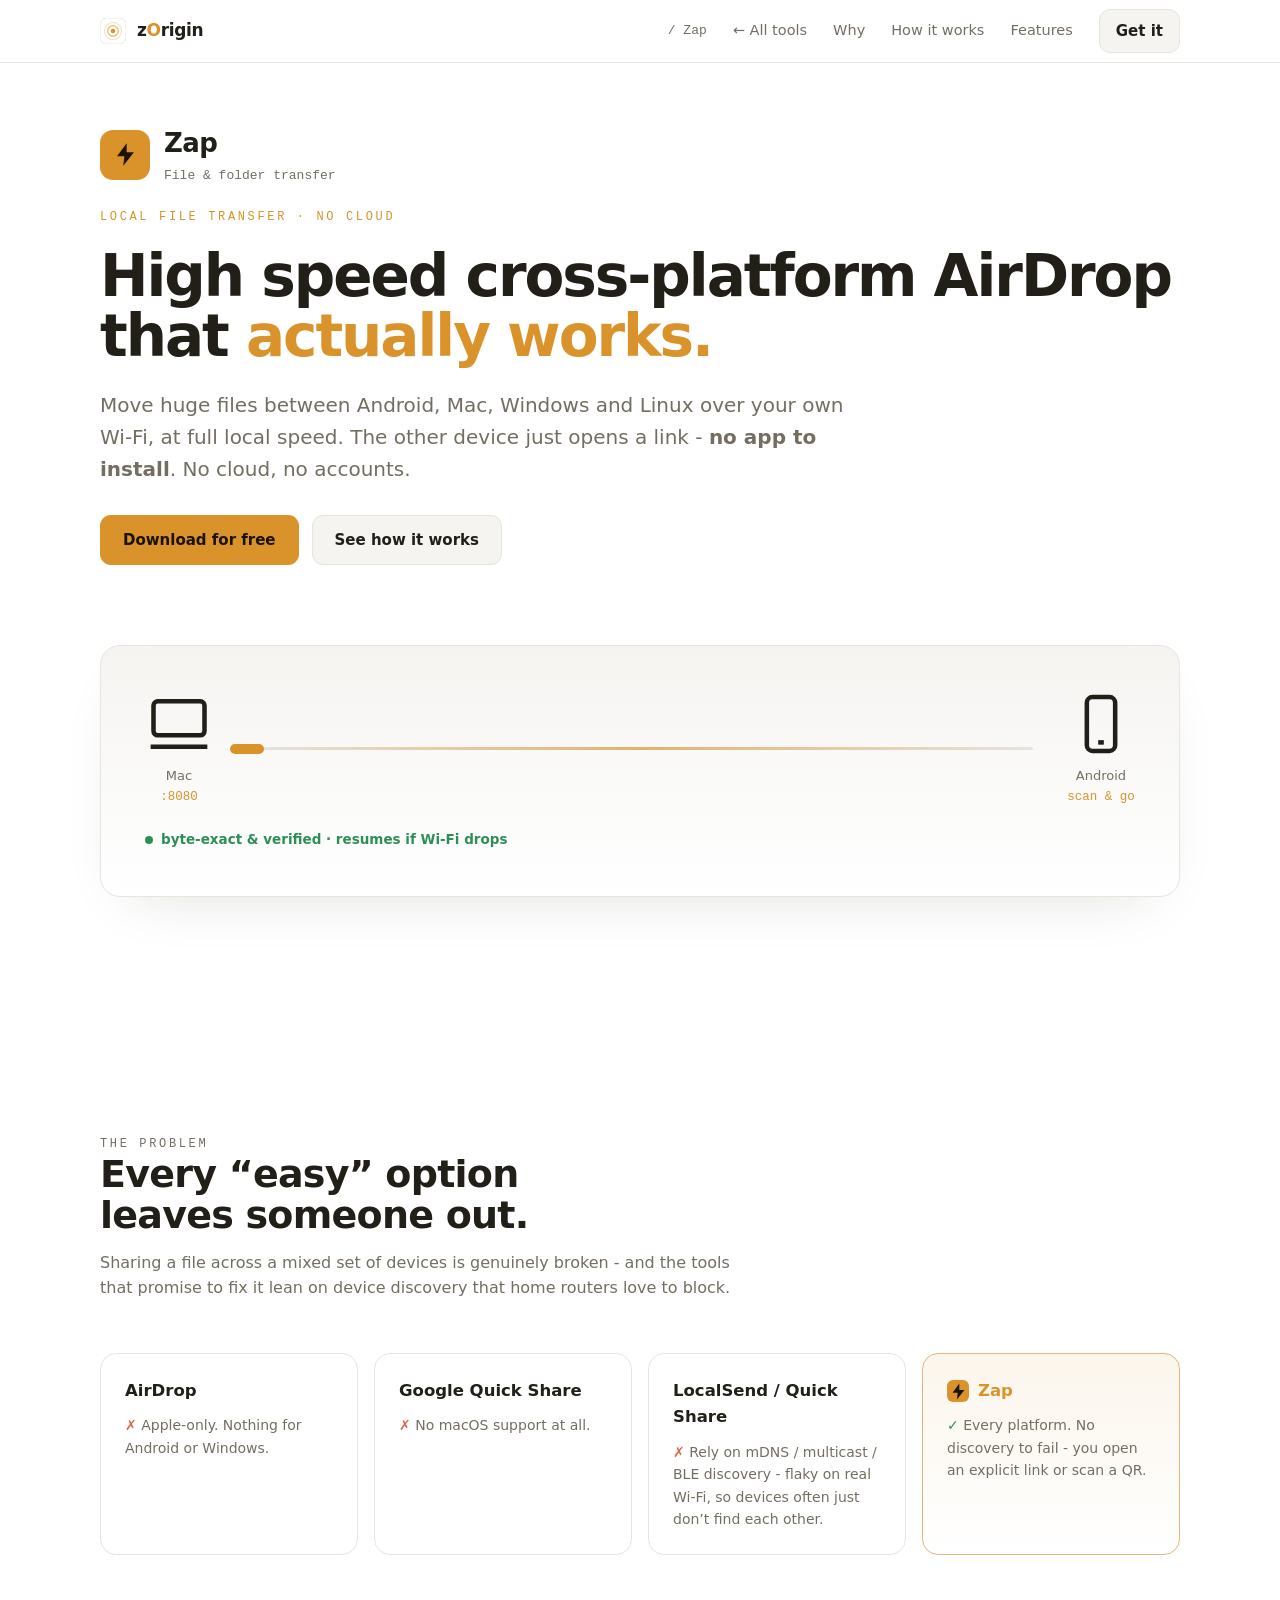
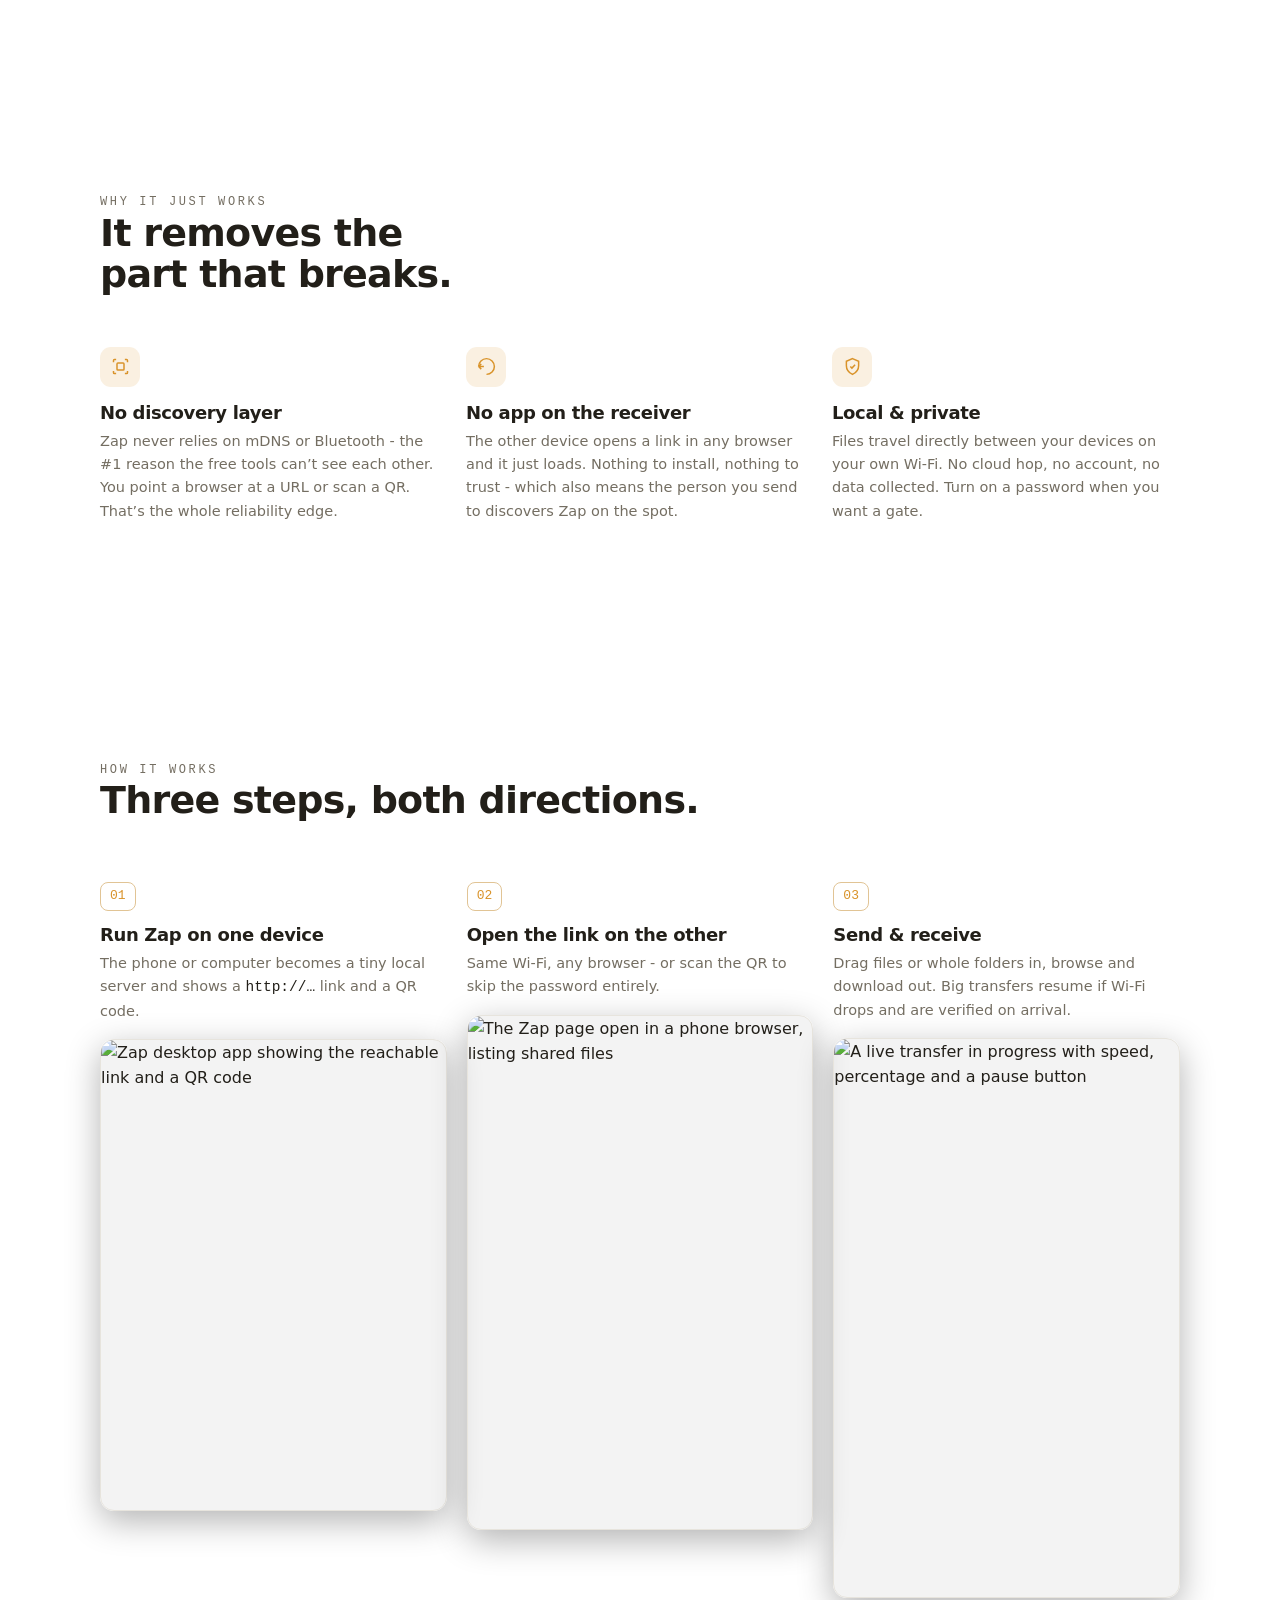
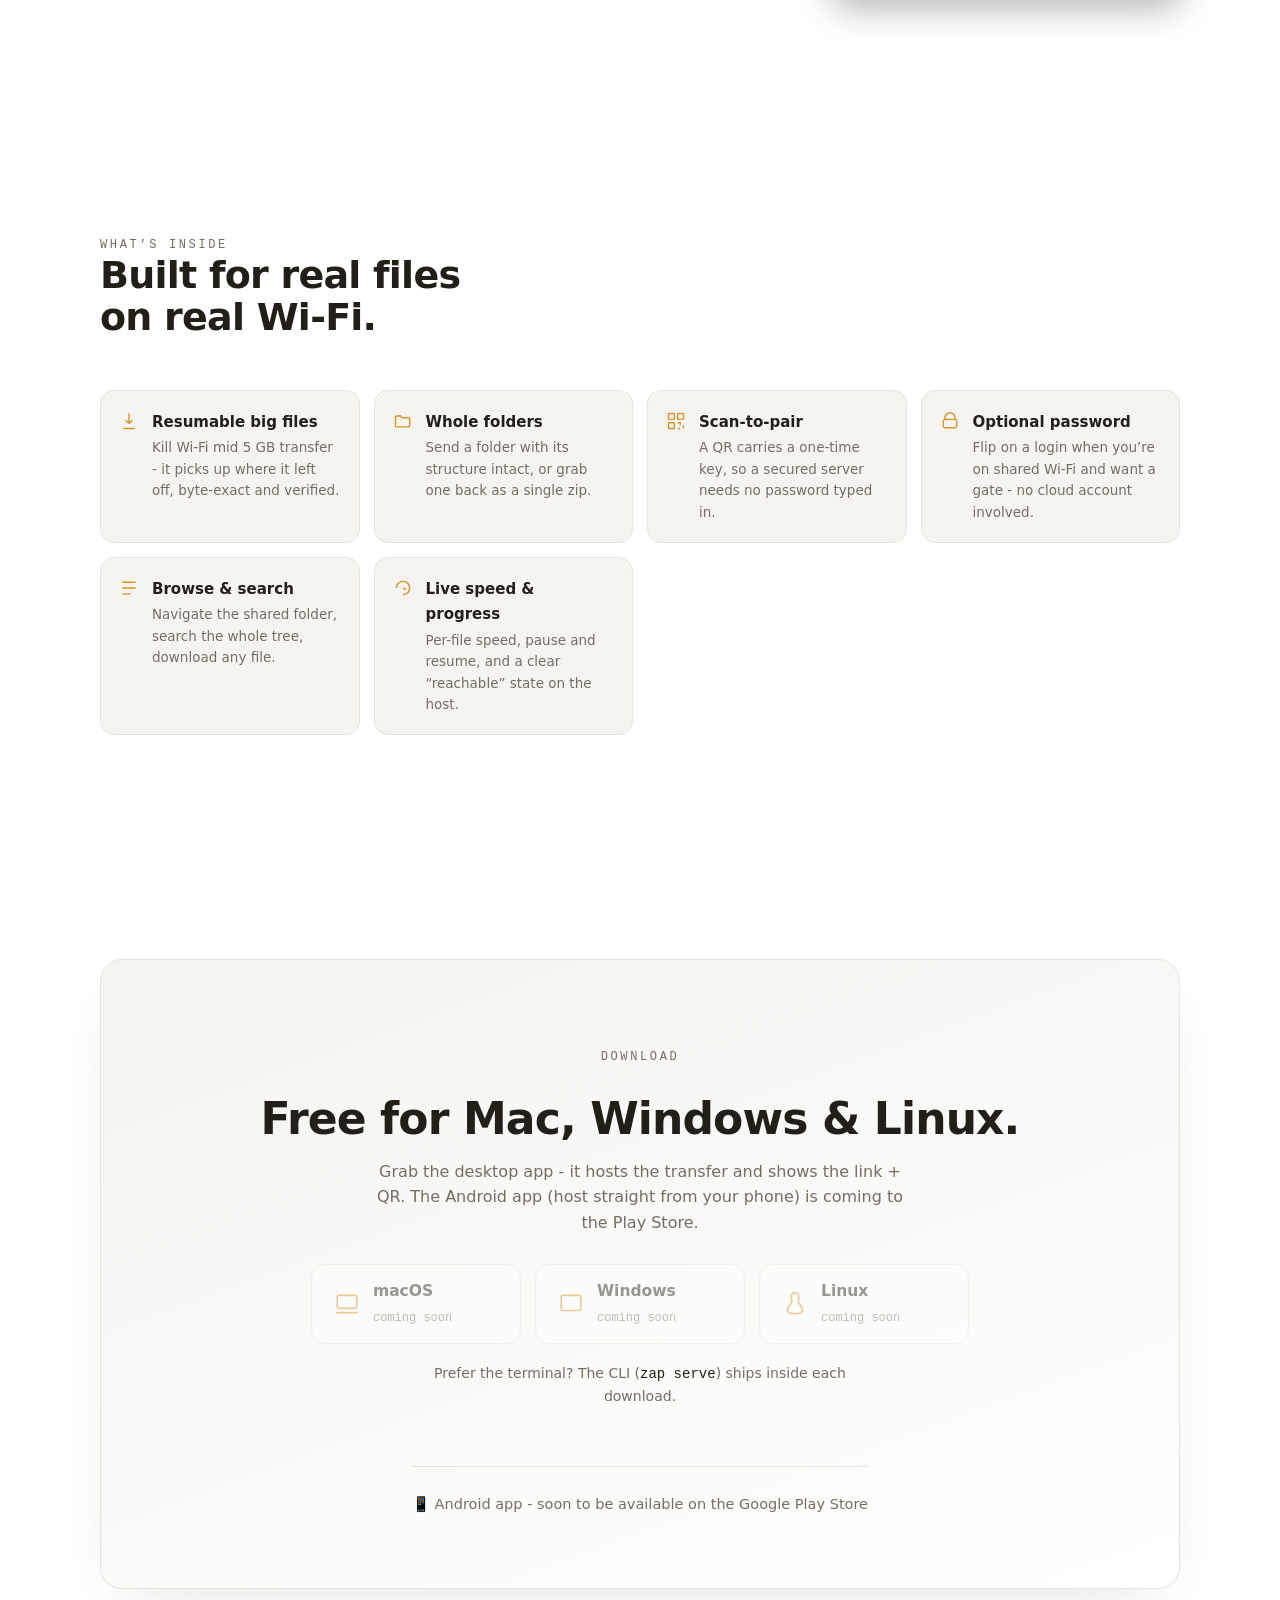
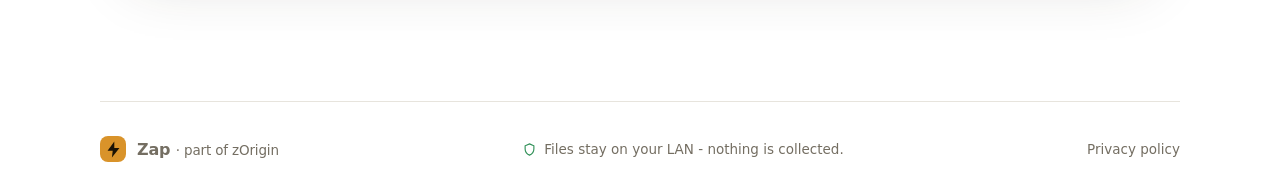
==== commit 5e83658d: "style(site): Zap light accent - more golden, less brown Shift the light-mode accent from the burnt #" ====
--- a/site/zap/index.html
+++ b/site/zap/index.html
@@ -31,8 +31,8 @@
       --line:    #e7e4dd;
       --ink:     #221f19;
       --muted:   #746e62;
-      --accent:  #c9791a;
-      --accent-2:#c9791a;
+      --accent:  #d9932a;
+      --accent-2:#d9932a;
       --ok:      #2e8f56;
       --shadow:  0 22px 60px -34px rgba(45,40,30,.20);
       color-scheme: light;
@@ -45,7 +45,7 @@
   }
   :root[data-theme="light"] {
     --ground:#ffffff; --ground-2:#f5f4f1; --card:#ffffff; --line:#e7e4dd;
-    --ink:#221f19; --muted:#746e62; --accent:#c9791a; --accent-2:#c9791a; --ok:#2e8f56;
+    --ink:#221f19; --muted:#746e62; --accent:#d9932a; --accent-2:#d9932a; --ok:#2e8f56;
     --shadow:0 22px 60px -34px rgba(45,40,30,.20); color-scheme: light;
   }
 
